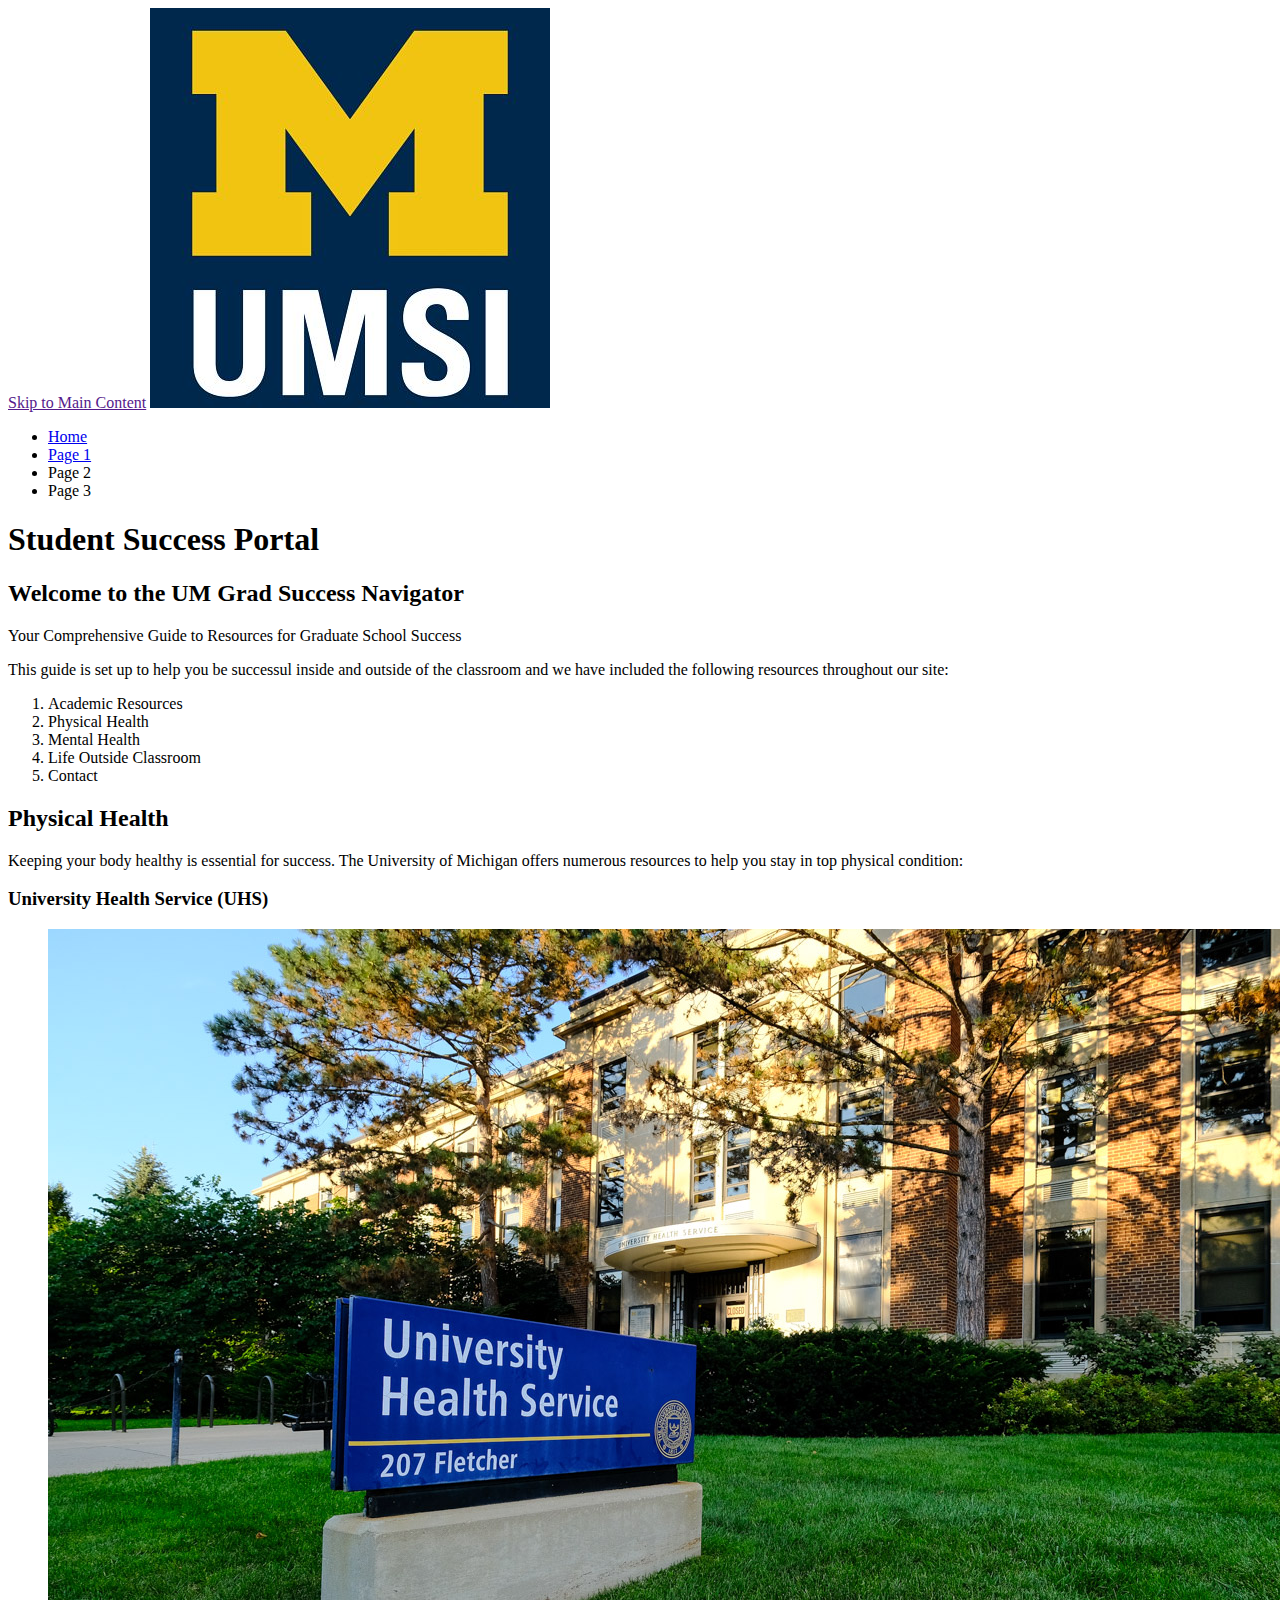
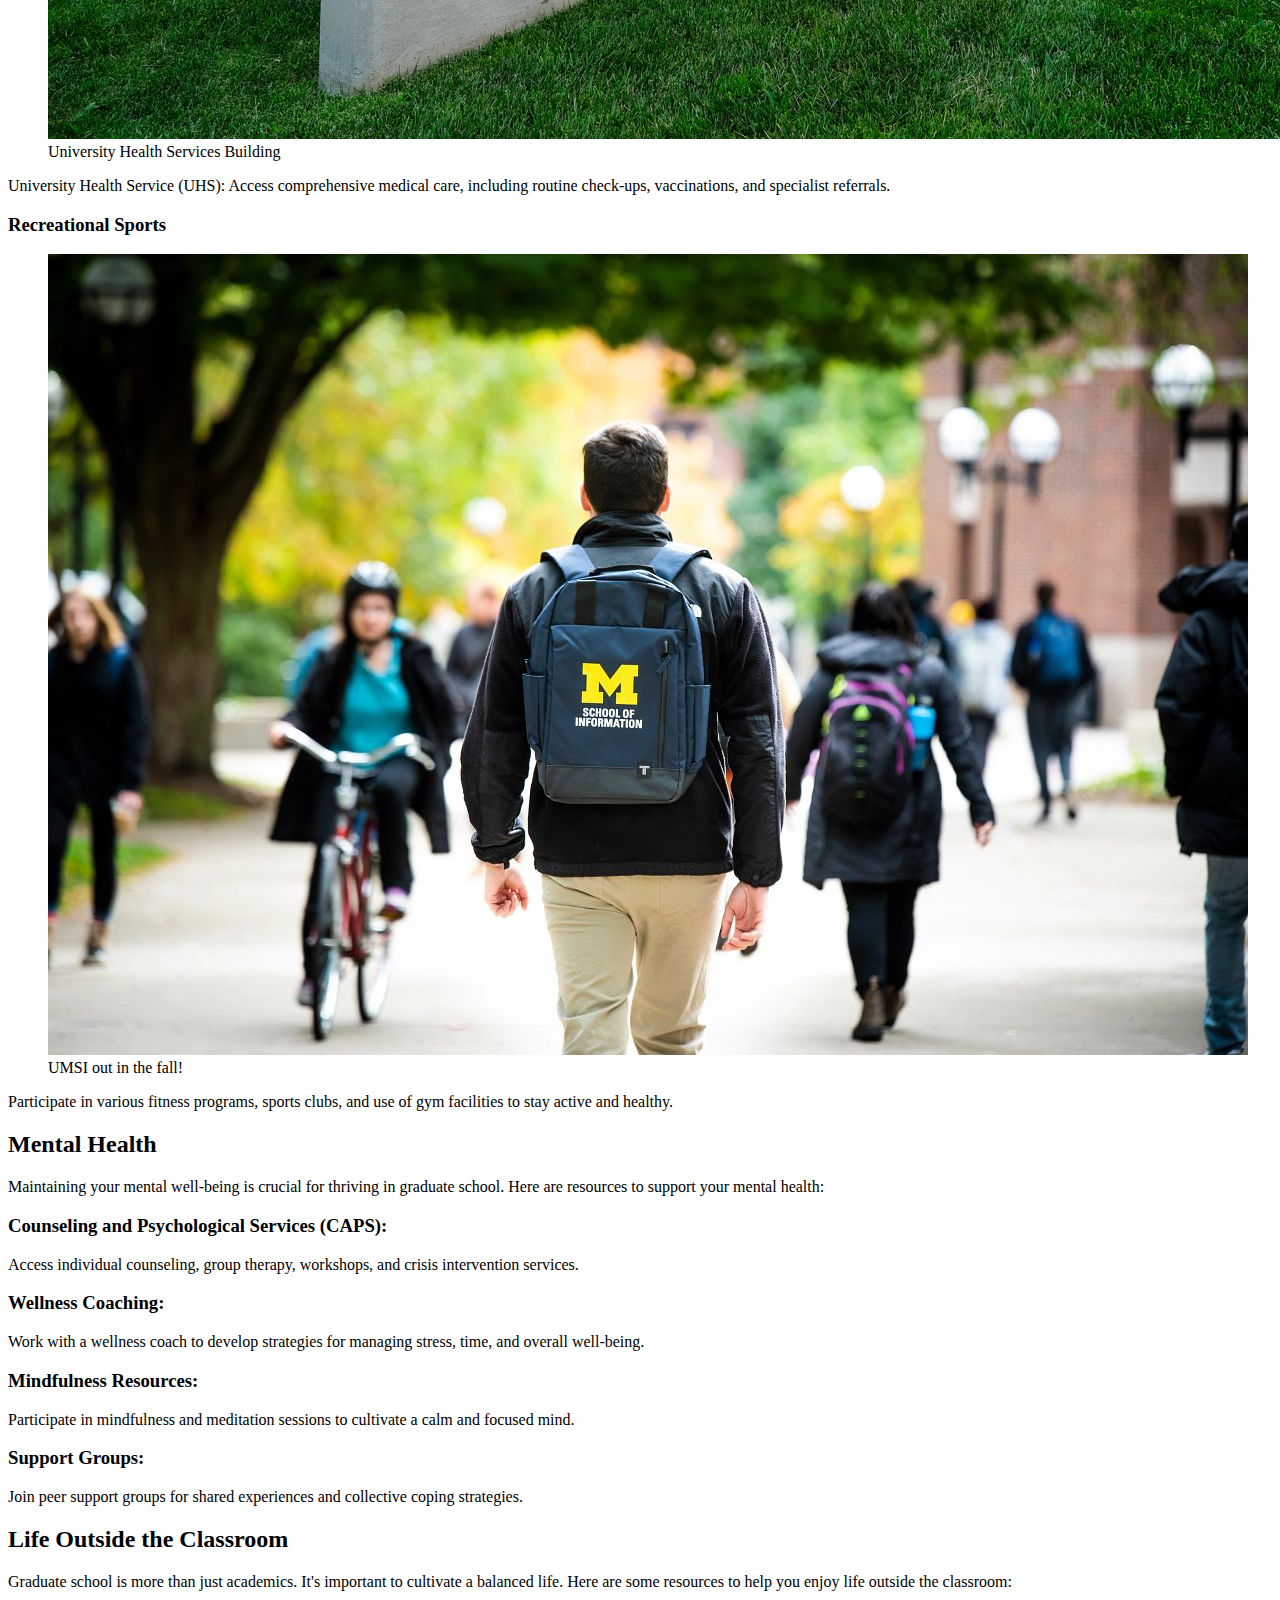
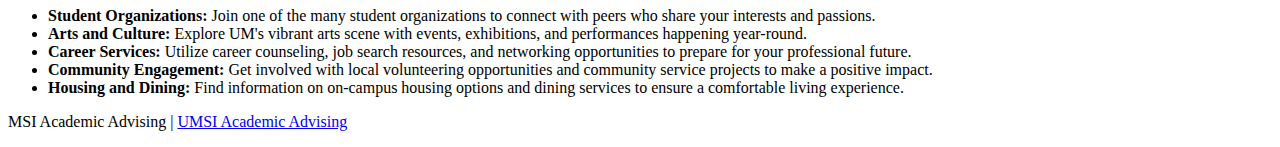
==== index.html @ 6b3a63ee "Add files via upload" ====
<!DOCTYPE html>
<html lang="en">
<head>
    <meta charset="UTF-8">
    <meta name="viewport" content="width=device-width, initial-scale=1.0">
    <title>Student Success Portal</title>
</head>
<body>

    <header>
  <a href = "">Skip to Main Content</a>
        <img src="images/UMSI_signature_vertical_informal_solidblue.jpg" alt="UMSI Logo">
        <nav>
            <ul>
                <li><a href = "index.html">Home</a></li>
                <li><a href = "page_1.html">Page 1</a></li>
                <li>Page 2</li>
                <li>Page 3</li>
            </ul>
        </nav>
        <h1>Student Success Portal</h1>

    </header>
    <main>
        <section>
            <h2>Welcome to the UM Grad Success Navigator</h2>
            <p> Your Comprehensive Guide to Resources for Graduate School Success</p>
            <p>This guide is set up to help you be successul inside and outside of the classroom and we have included the following resources throughout our site:</p>
            <ol>
                <li>Academic Resources</li>
                <li>Physical Health</li>
                <li>Mental Health</li>
                <li>Life Outside Classroom</li>
                <li>Contact</li>
            </ol>
        </section>
        <section>
            <h2>Physical Health</h2>
            <p>Keeping your body healthy is essential for success. The University of Michigan offers numerous resources to help you stay in top physical condition:</p>
            <article>
                <h3>University Health Service (UHS)</h3>
                <figure>
                    <img src="images/UHS.jpg" alt="University Health Services building">
                    <figcaption>University Health Services Building</figcaption>
                </figure>
                <p>University Health Service (UHS): Access comprehensive medical care, including routine check-ups, vaccinations, and specialist referrals.</p>
            </article>
            <article>
                <h3>Recreational Sports</h3>
                <figure>
                    <img src="images/UMSI_CampusFall_UMSIBackpack_02.jpg" alt="A student wears a UMSI backpack in fall on the drag.">
                    <figcaption>UMSI out in the fall!</figcaption>
                </figure>
                <p>Participate in various fitness programs, sports clubs, and use of gym facilities to stay active and healthy.</p>
            </article>
        </section>
        
        <section>
            <h2>Mental Health</h2>
            <p>Maintaining your mental well-being is crucial for thriving in graduate school. Here are resources to support your mental health:</p>
            <article>
                <h3>Counseling and Psychological Services (CAPS):</h3>
                <p> Access individual counseling, group therapy, workshops, and crisis intervention services.</p>
            </article>
            <article>
                <h3>Wellness Coaching:</h3>

                <p>Work with a wellness coach to develop strategies for managing stress, time, and overall well-being.</p>
            </article>
            <article>
                <h3>Mindfulness Resources:</h3>

                <p> Participate in mindfulness and meditation sessions to cultivate a calm and focused mind.</p>
            </article>
            <article>
                <h3>Support Groups:</h3>

                <p> Join peer support groups for shared experiences and collective coping strategies.</p>
            </article>
        </section>

        
        <section id="life-outside-classroom">
            <h2>Life Outside the Classroom</h2>
            <p>Graduate school is more than just academics. It's important to cultivate a balanced life. Here are some resources to help you enjoy life outside the classroom:</p>
            <article>

            </article>
            <ul>
                <li><strong>Student Organizations:</strong> Join one of the many student organizations to connect with peers who share your interests and passions.</li>
                <li><strong>Arts and Culture:</strong> Explore UM's vibrant arts scene with events, exhibitions, and performances happening year-round.</li>
                <li><strong>Career Services:</strong> Utilize career counseling, job search resources, and networking opportunities to prepare for your professional future.</li>
                <li><strong>Community Engagement:</strong> Get involved with local volunteering opportunities and community service projects to make a positive impact.</li>
                <li><strong>Housing and Dining:</strong> Find information on on-campus housing options and dining services to ensure a comfortable living experience.</li>
            </ul>
        </section>
        <!-- Content taken & modified from UMGPT with the prompt, "write me a webpage of intro content to help University of Michigan Master's students navigate different resources for being successful in grad school - this will include academic resources, physical health resources, mental health resources, support for life outside the classroom"
        UMGPT. (2024). UMGPT (August 29th version) [Large language model]. -->
    </main>
    <footer>
        <p>MSI Academic Advising | <a href="https://sites.google.com/umich.edu/msiacademicadvising/student-support-resources">UMSI Academic Advising </a></p>
        </footer>
</body>
</html>
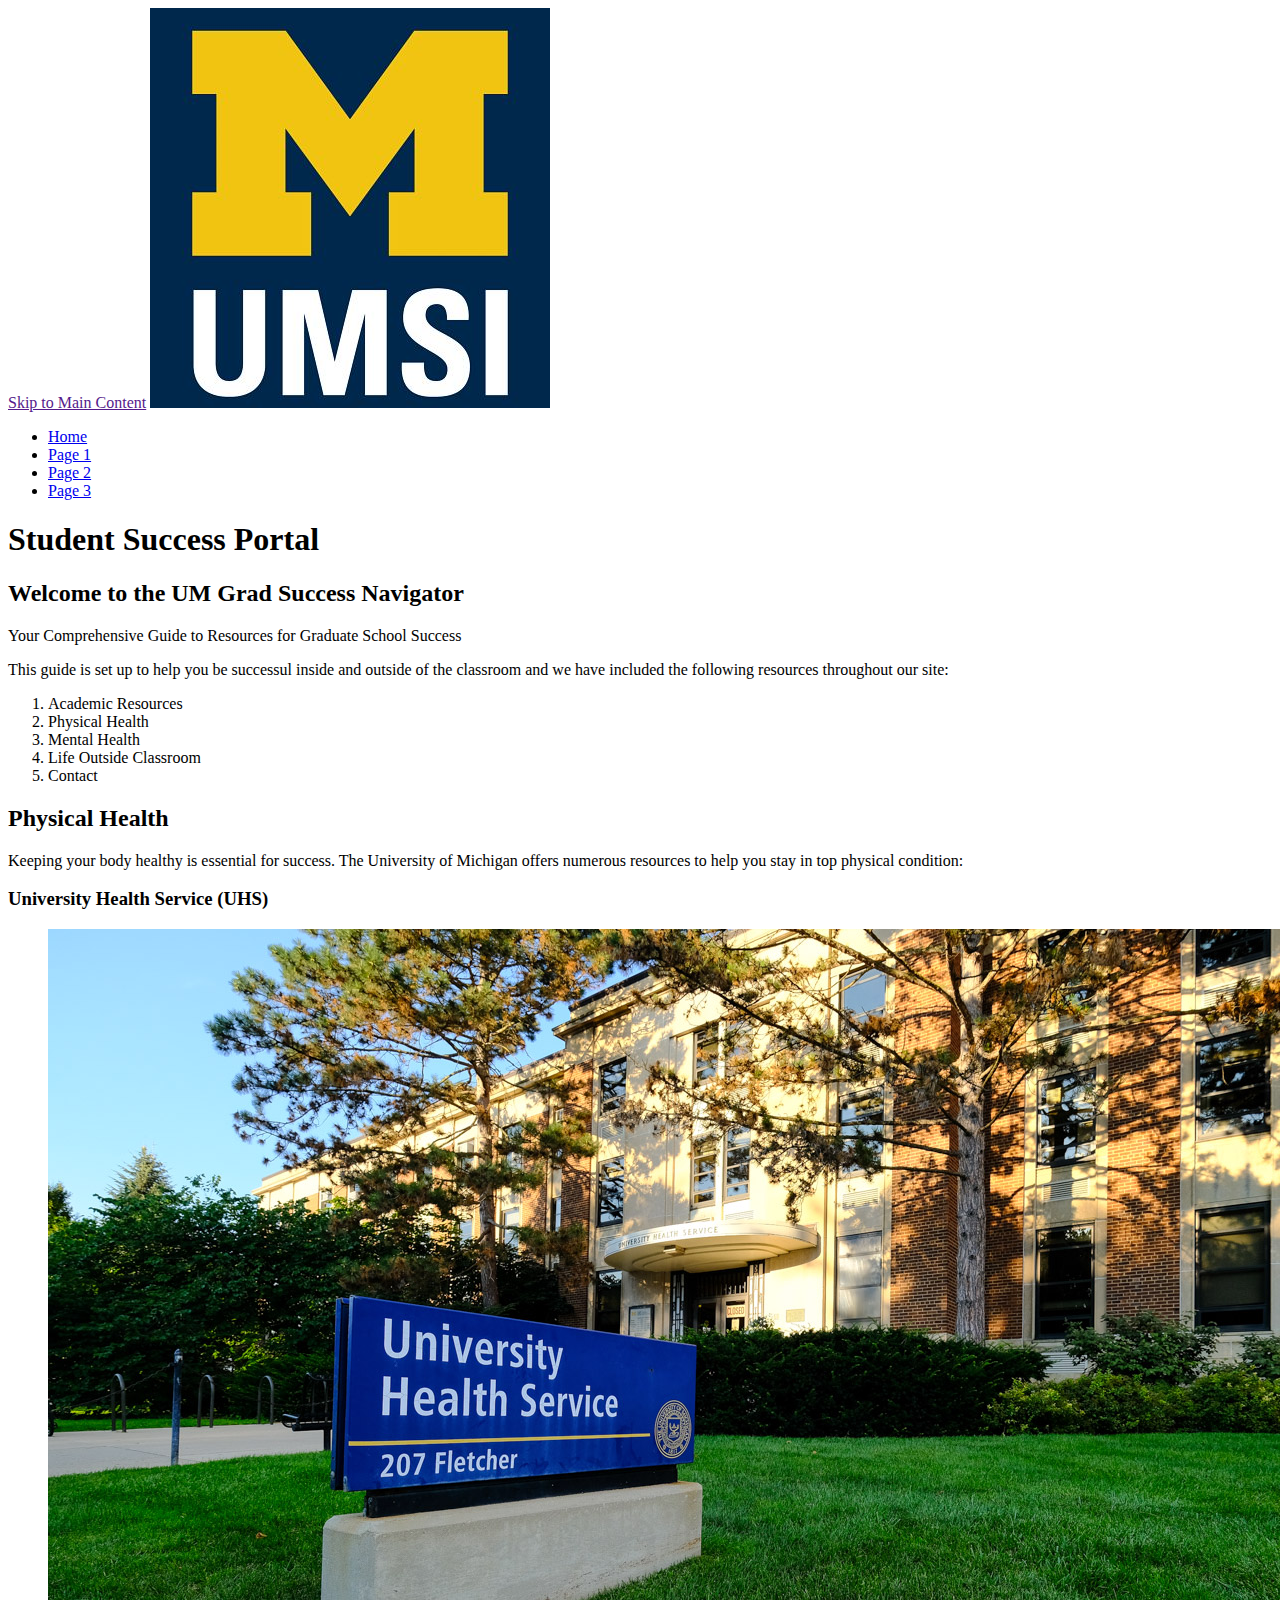
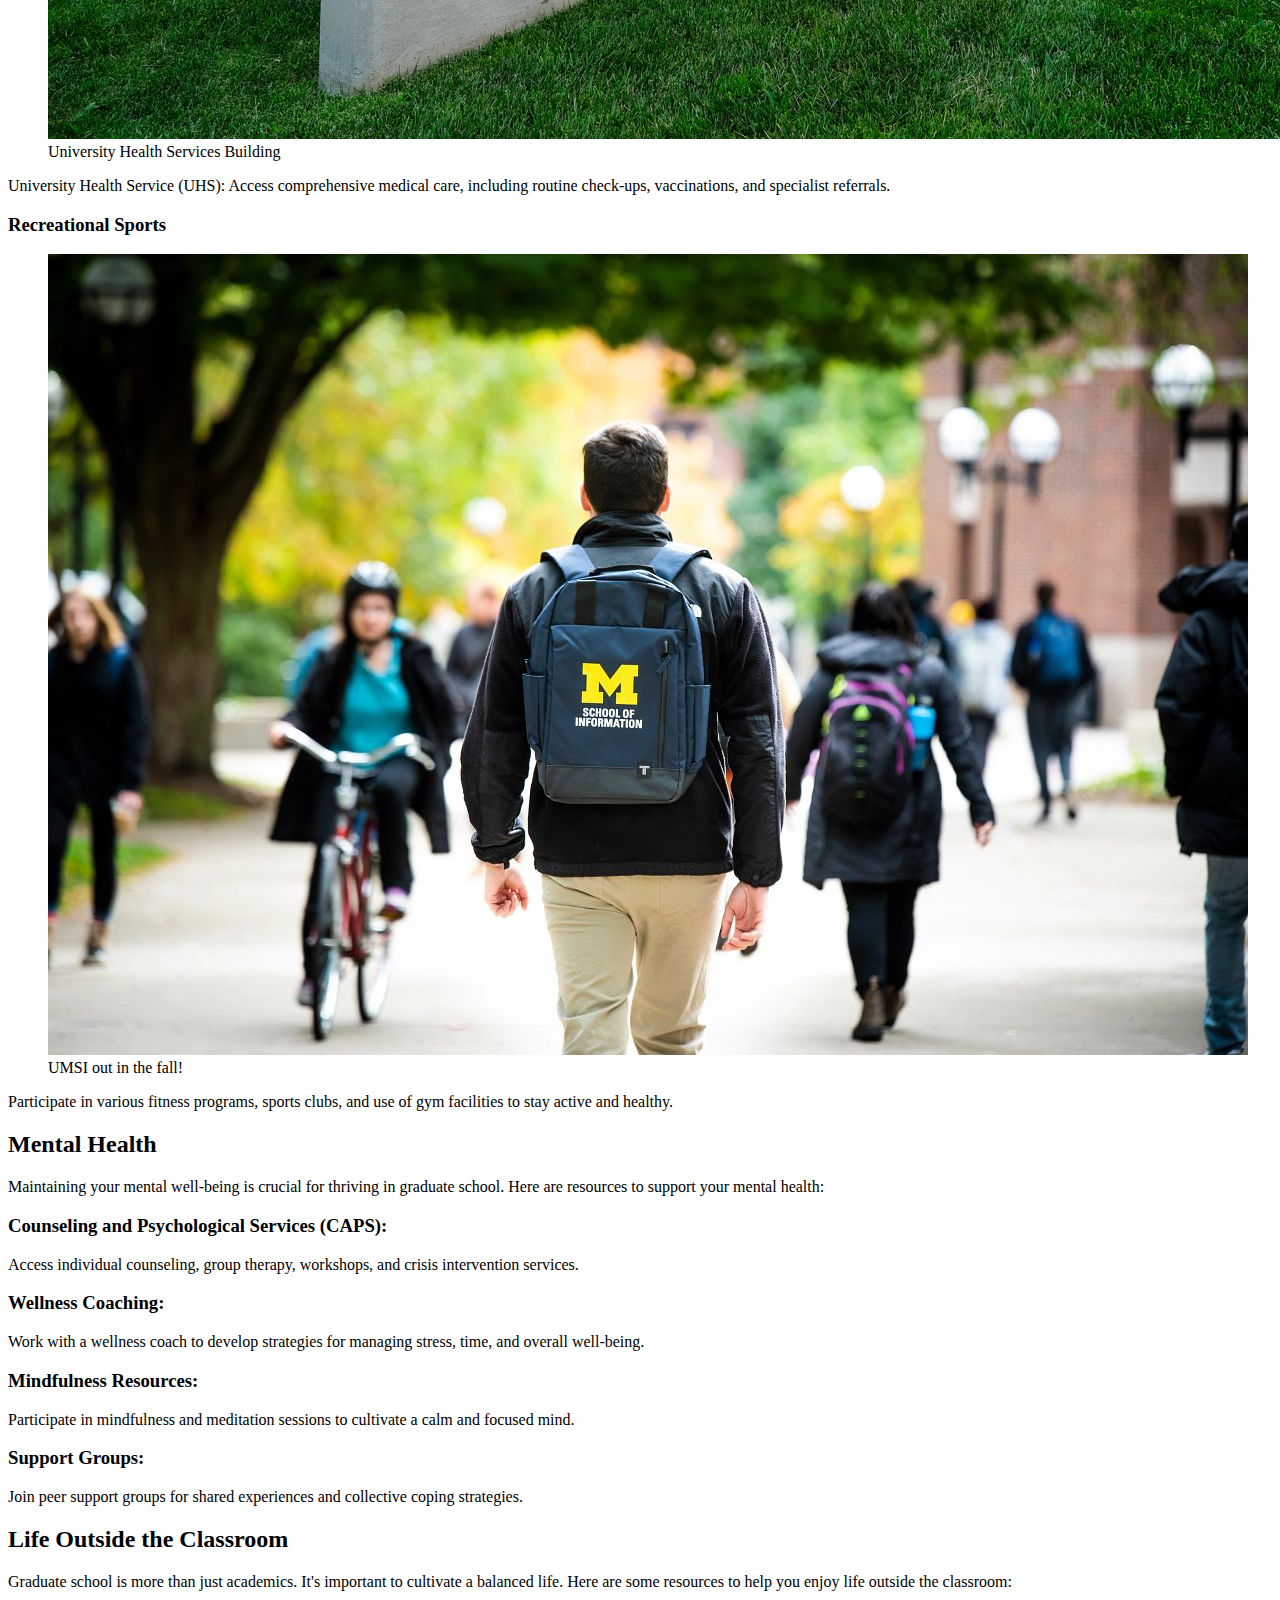
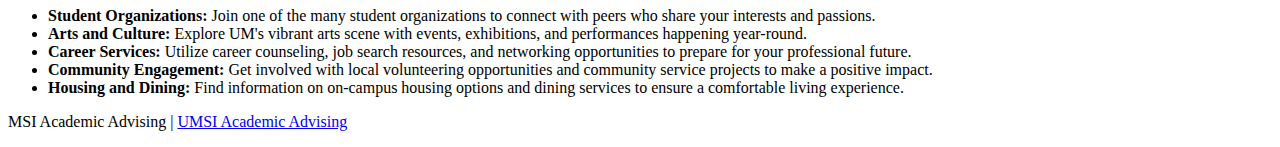
==== commit 89a5e68f: "Add files via upload" ====
--- a/index.html
+++ b/index.html
@@ -14,8 +14,8 @@
             <ul>
                 <li><a href = "index.html">Home</a></li>
                 <li><a href = "page_1.html">Page 1</a></li>
-                <li>Page 2</li>
-                <li>Page 3</li>
+                <li><a href = "page_2.html">Page 2</a></li>
+                <li><a href = "page_3.html">Page 3</a></li>
             </ul>
         </nav>
         <h1>Student Success Portal</h1>
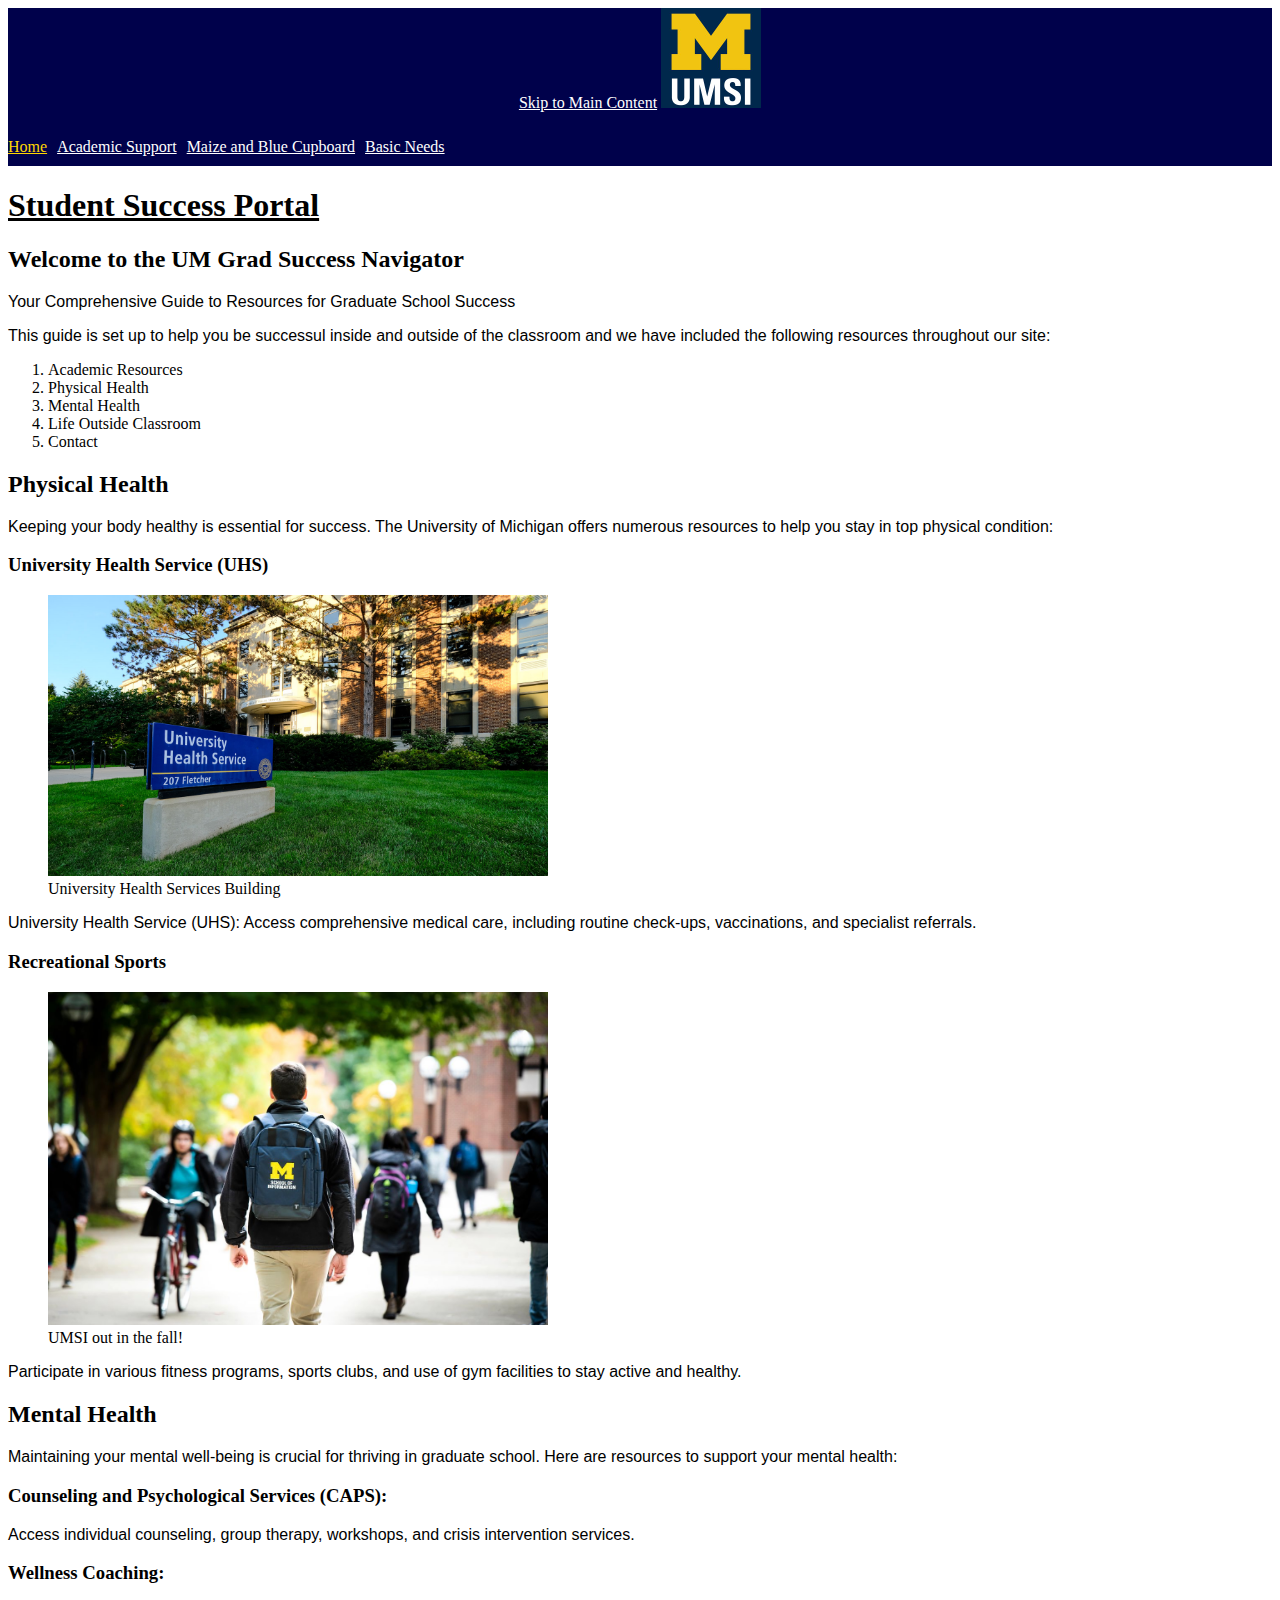
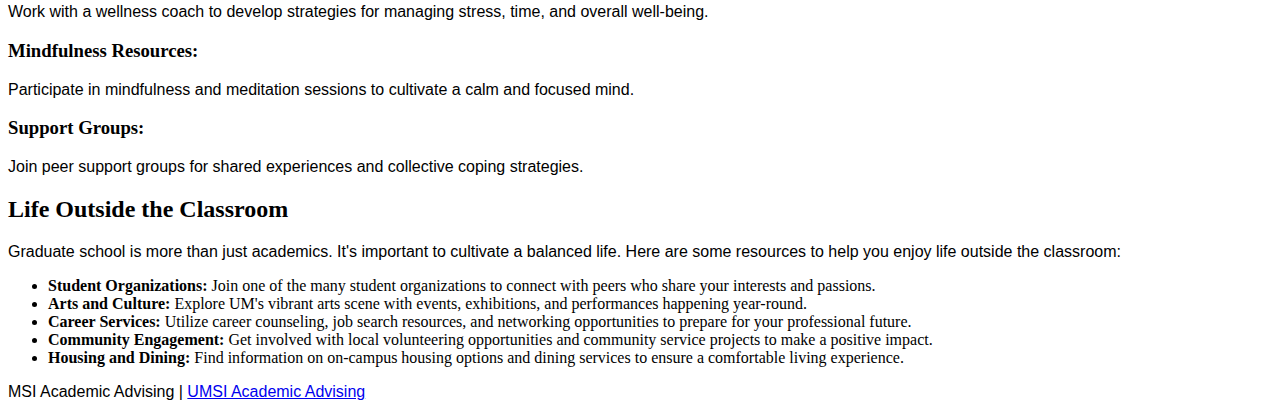
==== commit 6963c92a: "Add files via upload" ====
--- a/index.html
+++ b/index.html
@@ -3,25 +3,29 @@
 <head>
     <meta charset="UTF-8">
     <meta name="viewport" content="width=device-width, initial-scale=1.0">
+    <link rel="stylesheet" href="css/html5reset.css">
+    <link rel="stylesheet" href="css/style.css">
     <title>Student Success Portal</title>
 </head>
 <body>
 
     <header>
-  <a href = "">Skip to Main Content</a>
-        <img src="images/UMSI_signature_vertical_informal_solidblue.jpg" alt="UMSI Logo">
-        <nav>
-            <ul>
-                <li><a href = "index.html">Home</a></li>
-                <li><a href = "page_1.html">Page 1</a></li>
-                <li><a href = "page_2.html">Page 2</a></li>
-                <li><a href = "page_3.html">Page 3</a></li>
-            </ul>
-        </nav>
-        <h1>Student Success Portal</h1>
+        <div style=" background-color: #00014b; text-align: center;" >
+        <a href = "#main" class = "skip" style="color: white; text-align: left">Skip to Main Content</a>
+                <img src="images/UMSI_signature_vertical_informal_solidblue.jpg" alt="UMSI Logo" style="width: 100px; height: auto;">
+                <nav>
+                    <ul style="list-style-type: none; display: flex; gap: 10px; background-color: #00014b; padding: 10px 0;">
+                    <li><a href="index.html" class="active" style="color: rgb(255, 213, 0);">Home</a></li>
+                    <li><a href="page_1.html">Academic Support</a></li>
+                    <li><a href="page_2.html">Maize and Blue Cupboard</a></li>
+                    <li><a href="page_3.html">Basic Needs</a></li>
+                </ul>
+                </nav>
+        </div>
+                <h1>Student Success Portal</h1>
 
-    </header>
-    <main>
+            </header>
+    <main id="main">
         <section>
             <h2>Welcome to the UM Grad Success Navigator</h2>
             <p> Your Comprehensive Guide to Resources for Graduate School Success</p>
@@ -40,7 +44,7 @@
             <article>
                 <h3>University Health Service (UHS)</h3>
                 <figure>
-                    <img src="images/UHS.jpg" alt="University Health Services building">
+                    <img src="images/UHS.jpg" alt="University Health Services building" style="width: 500px; height: auto;">
                     <figcaption>University Health Services Building</figcaption>
                 </figure>
                 <p>University Health Service (UHS): Access comprehensive medical care, including routine check-ups, vaccinations, and specialist referrals.</p>
@@ -48,7 +52,7 @@
             <article>
                 <h3>Recreational Sports</h3>
                 <figure>
-                    <img src="images/UMSI_CampusFall_UMSIBackpack_02.jpg" alt="A student wears a UMSI backpack in fall on the drag.">
+                    <img src="images/UMSI_CampusFall_UMSIBackpack_02.jpg" alt="A student wears a UMSI backpack in fall on the drag." style="width: 500px; height: auto;">
                     <figcaption>UMSI out in the fall!</figcaption>
                 </figure>
                 <p>Participate in various fitness programs, sports clubs, and use of gym facilities to stay active and healthy.</p>
@@ -99,6 +103,6 @@
     </main>
     <footer>
         <p>MSI Academic Advising | <a href="https://sites.google.com/umich.edu/msiacademicadvising/student-support-resources">UMSI Academic Advising </a></p>
-        </footer>
+    </footer>
 </body>
 </html>
--- a/css/style.css
+++ b/css/style.css
@@ -0,0 +1,34 @@
+nav a {
+    color: white;
+}
+h1 {
+    font-weight: bold;
+    text-decoration: underline;
+}
+h2 {
+    display: block;
+    font-size: 1.5em;
+    margin-block-start: 0.83em;
+    margin-block-end: 0.83em;
+    margin-inline-start: 0px;
+    margin-inline-end: 0px;
+    font-weight: bold;
+    unicode-bidi: isolate;
+}
+h3 {
+    display: block;
+    font-size: 1.17em;
+    margin-block-start: 1em;
+    margin-block-end: 1em;
+    margin-inline-start: 0px;
+    margin-inline-end: 0px;
+    font-weight: bold;
+}
+p {
+    font-size: 1em;
+    margin-block-start: 1em;
+    margin-block-end: 1em;
+    margin-inline-start: 0px;
+    margin-inline-end: 0px;
+    font-family: Arial, sans-serif;
+}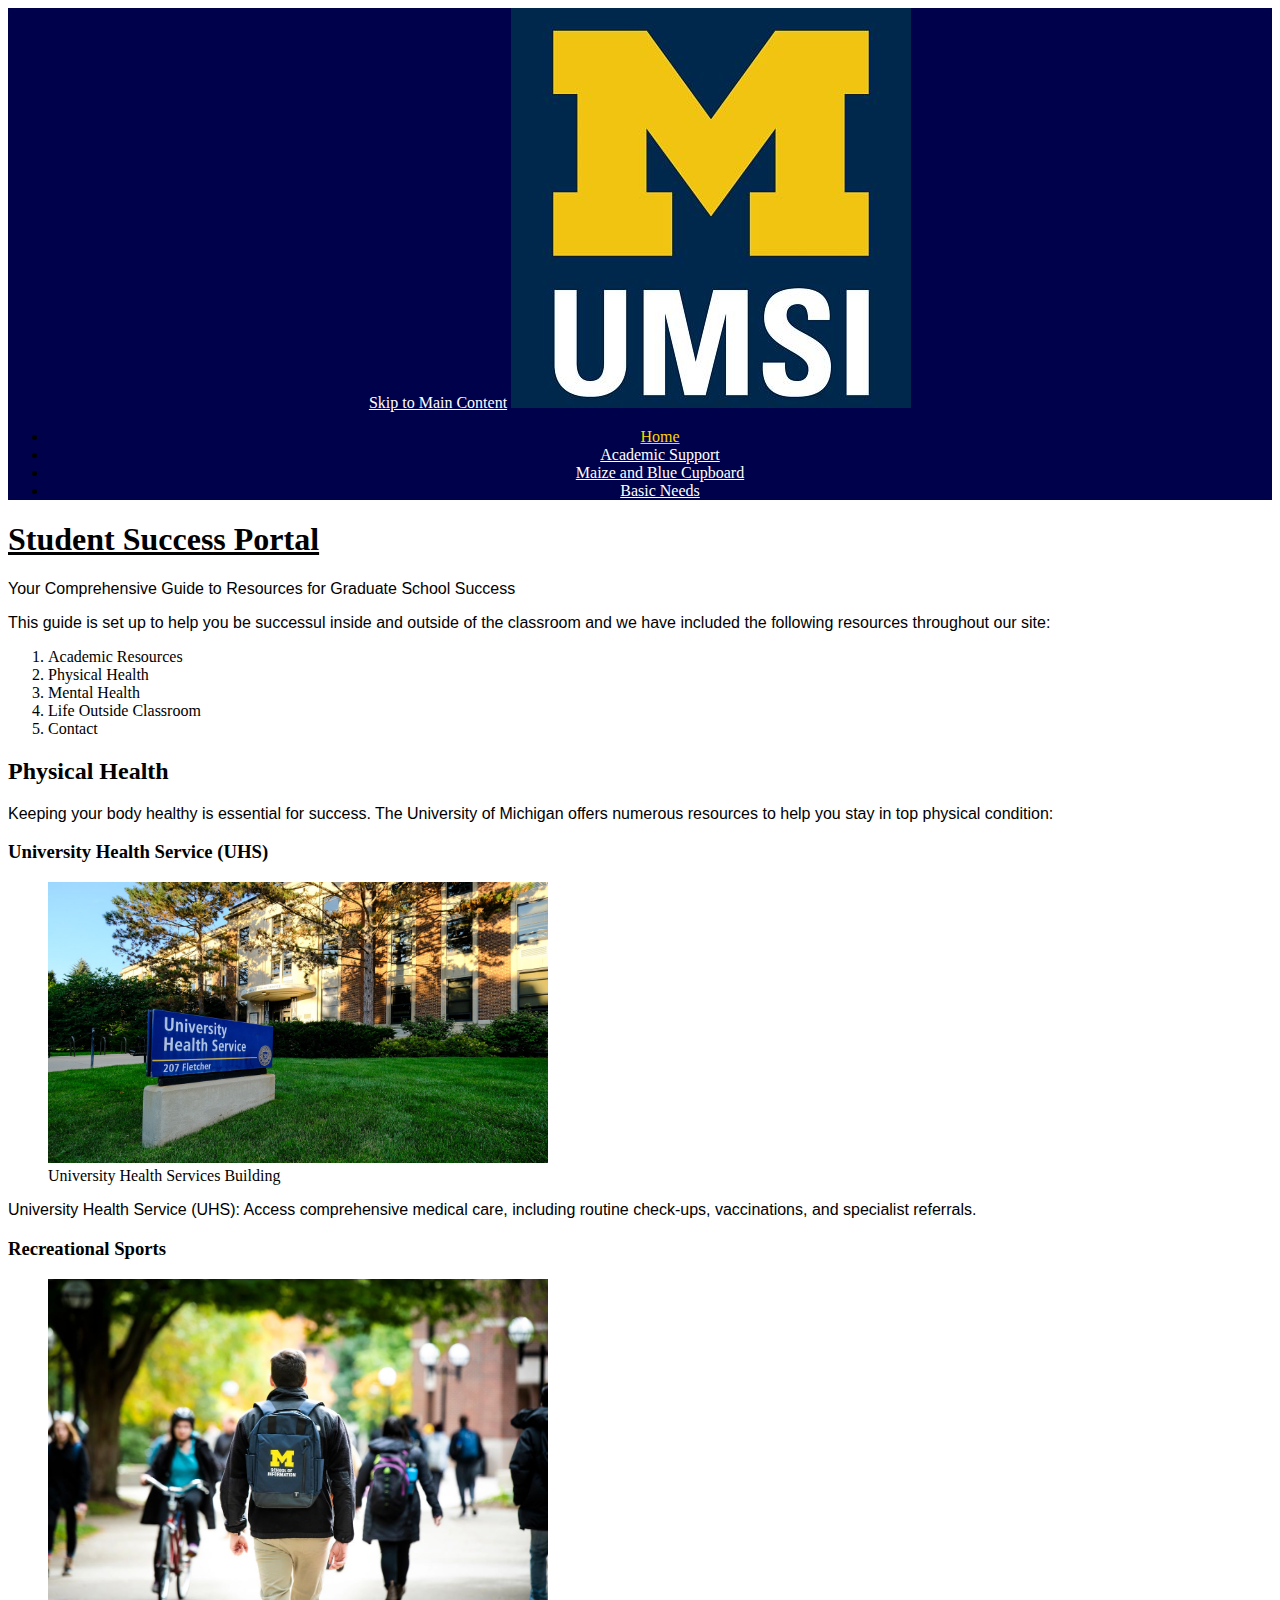
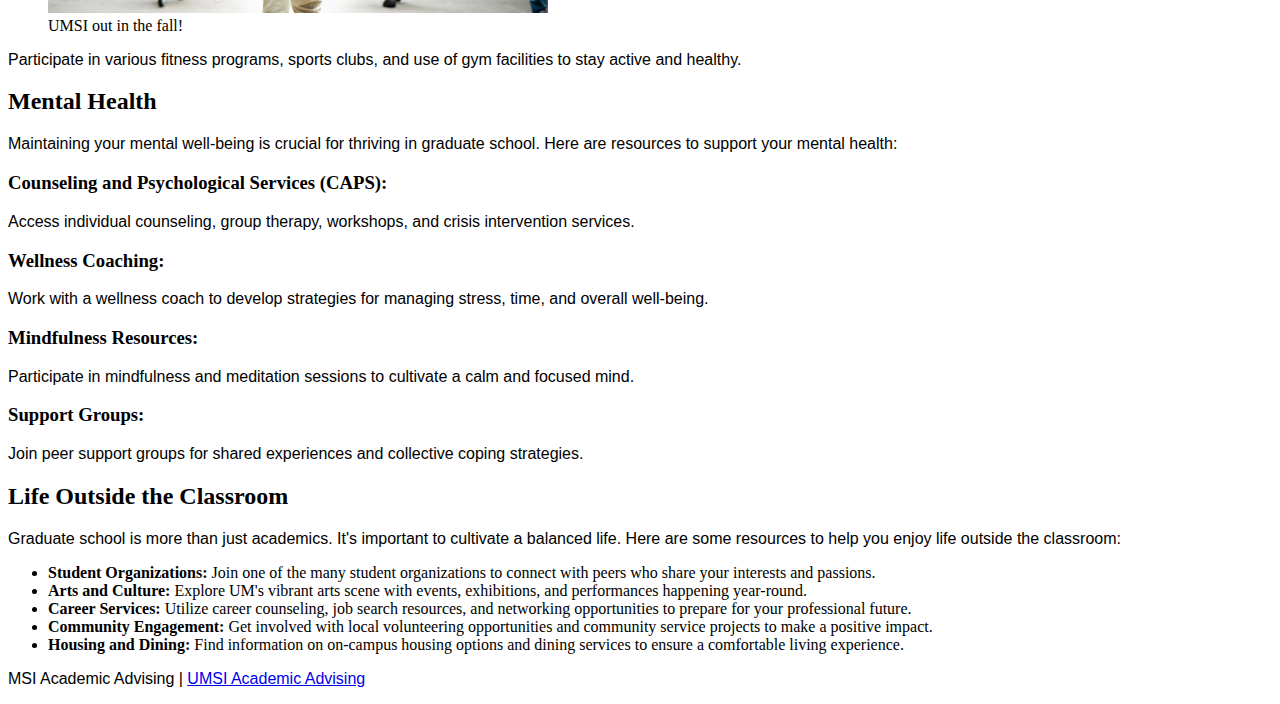
==== commit 339a6cca: "Add files via upload" ====
--- a/index.html
+++ b/index.html
@@ -12,9 +12,9 @@
     <header>
         <div style=" background-color: #00014b; text-align: center;" >
         <a href = "#main" class = "skip" style="color: white; text-align: left">Skip to Main Content</a>
-                <img src="images/UMSI_signature_vertical_informal_solidblue.jpg" alt="UMSI Logo" style="width: 100px; height: auto;">
+                <img src="images/UMSI_signature_vertical_informal_solidblue.jpg" alt="UMSI Logo" class="logo">
                 <nav>
-                    <ul style="list-style-type: none; display: flex; gap: 10px; background-color: #00014b; padding: 10px 0;">
+                    <ul>
                     <li><a href="index.html" class="active" style="color: rgb(255, 213, 0);">Home</a></li>
                     <li><a href="page_1.html">Academic Support</a></li>
                     <li><a href="page_2.html">Maize and Blue Cupboard</a></li>
@@ -27,7 +27,6 @@
             </header>
     <main id="main">
         <section>
-            <h2>Welcome to the UM Grad Success Navigator</h2>
             <p> Your Comprehensive Guide to Resources for Graduate School Success</p>
             <p>This guide is set up to help you be successul inside and outside of the classroom and we have included the following resources throughout our site:</p>
             <ol>
@@ -41,55 +40,51 @@
         <section>
             <h2>Physical Health</h2>
             <p>Keeping your body healthy is essential for success. The University of Michigan offers numerous resources to help you stay in top physical condition:</p>
-            <article>
+            
                 <h3>University Health Service (UHS)</h3>
                 <figure>
                     <img src="images/UHS.jpg" alt="University Health Services building" style="width: 500px; height: auto;">
                     <figcaption>University Health Services Building</figcaption>
                 </figure>
                 <p>University Health Service (UHS): Access comprehensive medical care, including routine check-ups, vaccinations, and specialist referrals.</p>
-            </article>
-            <article>
+            
                 <h3>Recreational Sports</h3>
                 <figure>
                     <img src="images/UMSI_CampusFall_UMSIBackpack_02.jpg" alt="A student wears a UMSI backpack in fall on the drag." style="width: 500px; height: auto;">
                     <figcaption>UMSI out in the fall!</figcaption>
                 </figure>
                 <p>Participate in various fitness programs, sports clubs, and use of gym facilities to stay active and healthy.</p>
-            </article>
+            
         </section>
         
         <section>
             <h2>Mental Health</h2>
             <p>Maintaining your mental well-being is crucial for thriving in graduate school. Here are resources to support your mental health:</p>
-            <article>
+           
                 <h3>Counseling and Psychological Services (CAPS):</h3>
                 <p> Access individual counseling, group therapy, workshops, and crisis intervention services.</p>
-            </article>
-            <article>
+            
                 <h3>Wellness Coaching:</h3>
 
                 <p>Work with a wellness coach to develop strategies for managing stress, time, and overall well-being.</p>
-            </article>
-            <article>
+            
                 <h3>Mindfulness Resources:</h3>
 
                 <p> Participate in mindfulness and meditation sessions to cultivate a calm and focused mind.</p>
-            </article>
-            <article>
+            
                 <h3>Support Groups:</h3>
 
                 <p> Join peer support groups for shared experiences and collective coping strategies.</p>
-            </article>
+            
         </section>
 
         
         <section id="life-outside-classroom">
             <h2>Life Outside the Classroom</h2>
             <p>Graduate school is more than just academics. It's important to cultivate a balanced life. Here are some resources to help you enjoy life outside the classroom:</p>
-            <article>
+            
 
-            </article>
+            
             <ul>
                 <li><strong>Student Organizations:</strong> Join one of the many student organizations to connect with peers who share your interests and passions.</li>
                 <li><strong>Arts and Culture:</strong> Explore UM's vibrant arts scene with events, exhibitions, and performances happening year-round.</li>
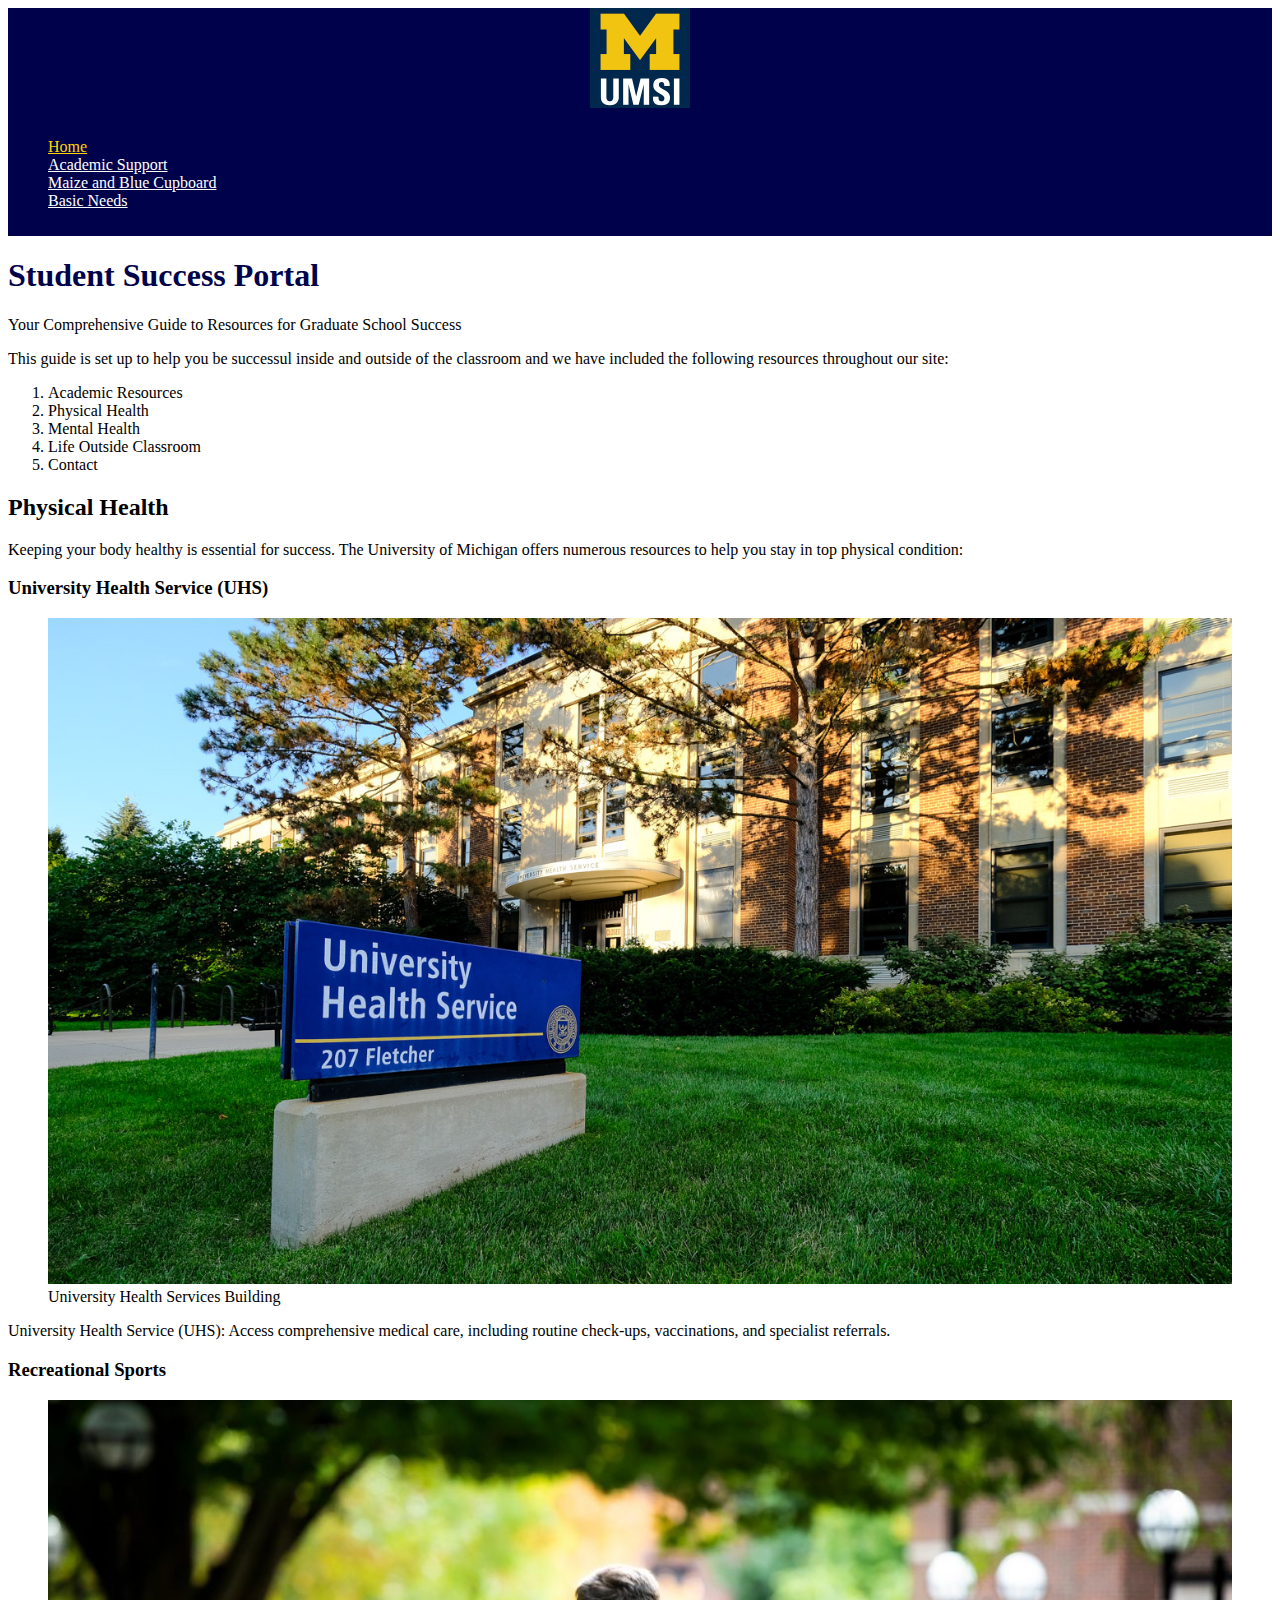
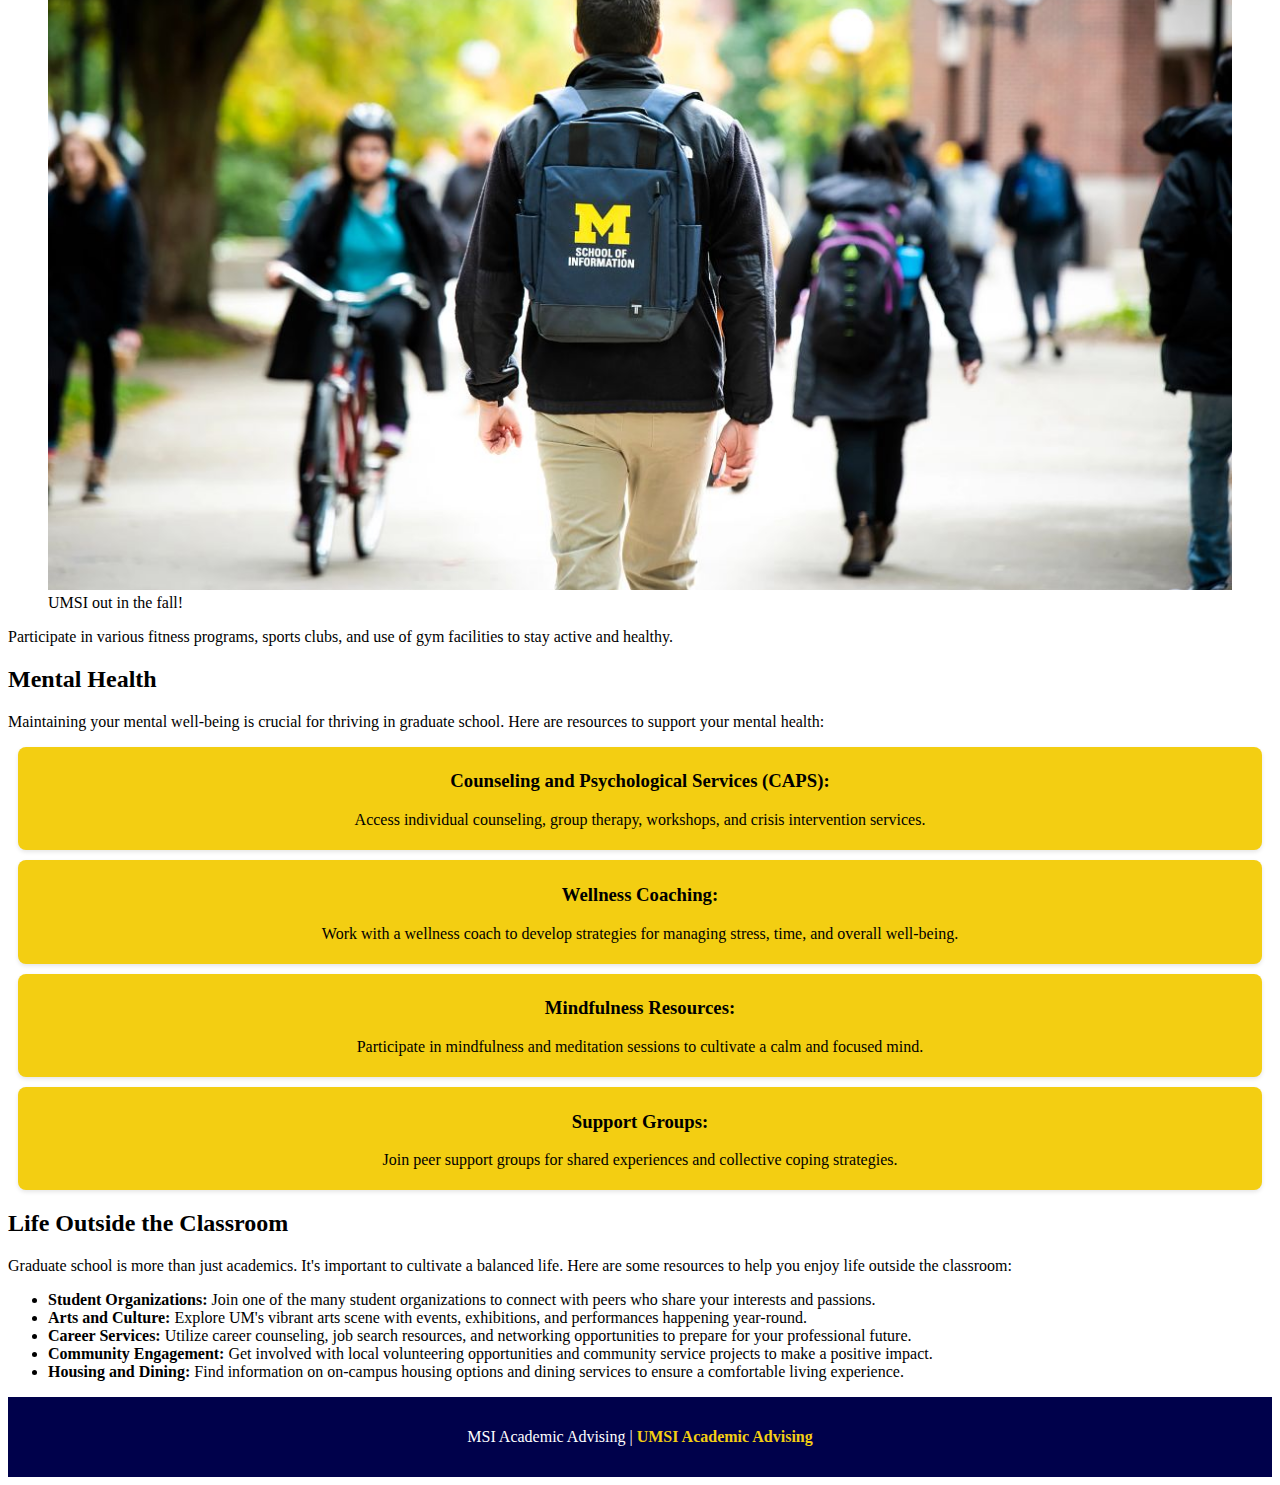
==== commit f09c7177: "Add files via upload" ====
--- a/index.html
+++ b/index.html
@@ -10,12 +10,12 @@
 <body>
 
     <header>
-        <div style=" background-color: #00014b; text-align: center;" >
-        <a href = "#main" class = "skip" style="color: white; text-align: left">Skip to Main Content</a>
+        <div class="head" >
+        <a href = "#main" class = "skip">Skip to Main Content</a>
                 <img src="images/UMSI_signature_vertical_informal_solidblue.jpg" alt="UMSI Logo" class="logo">
                 <nav>
                     <ul>
-                    <li><a href="index.html" class="active" style="color: rgb(255, 213, 0);">Home</a></li>
+                    <li><a href="index.html" class="active">Home</a></li>
                     <li><a href="page_1.html">Academic Support</a></li>
                     <li><a href="page_2.html">Maize and Blue Cupboard</a></li>
                     <li><a href="page_3.html">Basic Needs</a></li>
@@ -43,14 +43,14 @@
             
                 <h3>University Health Service (UHS)</h3>
                 <figure>
-                    <img src="images/UHS.jpg" alt="University Health Services building" style="width: 500px; height: auto;">
+                    <img src="images/UHS.jpg" alt="University Health Services building" style="width: 100%; height: auto;">
                     <figcaption>University Health Services Building</figcaption>
                 </figure>
                 <p>University Health Service (UHS): Access comprehensive medical care, including routine check-ups, vaccinations, and specialist referrals.</p>
             
                 <h3>Recreational Sports</h3>
                 <figure>
-                    <img src="images/UMSI_CampusFall_UMSIBackpack_02.jpg" alt="A student wears a UMSI backpack in fall on the drag." style="width: 500px; height: auto;">
+                    <img src="images/UMSI_CampusFall_UMSIBackpack_02.jpg" alt="A student wears a UMSI backpack in fall on the drag." style="width: 100%; height: auto;">
                     <figcaption>UMSI out in the fall!</figcaption>
                 </figure>
                 <p>Participate in various fitness programs, sports clubs, and use of gym facilities to stay active and healthy.</p>
@@ -61,21 +61,25 @@
             <h2>Mental Health</h2>
             <p>Maintaining your mental well-being is crucial for thriving in graduate school. Here are resources to support your mental health:</p>
            
-                <h3>Counseling and Psychological Services (CAPS):</h3>
-                <p> Access individual counseling, group therapy, workshops, and crisis intervention services.</p>
-            
-                <h3>Wellness Coaching:</h3>
+                <div class="mh_card">
+                    <h3>Counseling and Psychological Services (CAPS):</h3>
+                    <p> Access individual counseling, group therapy, workshops, and crisis intervention services.</p>
+                </div>
 
-                <p>Work with a wellness coach to develop strategies for managing stress, time, and overall well-being.</p>
-            
-                <h3>Mindfulness Resources:</h3>
+                <div class="mh_card">
+                    <h3>Wellness Coaching:</h3>
+                    <p>Work with a wellness coach to develop strategies for managing stress, time, and overall well-being.</p>
+                </div>
 
-                <p> Participate in mindfulness and meditation sessions to cultivate a calm and focused mind.</p>
-            
-                <h3>Support Groups:</h3>
+                <div class="mh_card">
+                    <h3>Mindfulness Resources:</h3>
+                    <p> Participate in mindfulness and meditation sessions to cultivate a calm and focused mind.</p> 
+                </div>
 
-                <p> Join peer support groups for shared experiences and collective coping strategies.</p>
-            
+                <div class="mh_card">
+                    <h3>Support Groups:</h3>
+                    <p> Join peer support groups for shared experiences and collective coping strategies.</p>
+                </div>
         </section>
 
         
@@ -93,8 +97,7 @@
                 <li><strong>Housing and Dining:</strong> Find information on on-campus housing options and dining services to ensure a comfortable living experience.</li>
             </ul>
         </section>
-        <!-- Content taken & modified from UMGPT with the prompt, "write me a webpage of intro content to help University of Michigan Master's students navigate different resources for being successful in grad school - this will include academic resources, physical health resources, mental health resources, support for life outside the classroom"
-        UMGPT. (2024). UMGPT (August 29th version) [Large language model]. -->
+        
     </main>
     <footer>
         <p>MSI Academic Advising | <a href="https://sites.google.com/umich.edu/msiacademicadvising/student-support-resources">UMSI Academic Advising </a></p>
--- a/css/style.css
+++ b/css/style.css
@@ -1,9 +1,39 @@
+
+
+/*skip styling and positioning */
+.skip{
+    position: absolute;
+    top: -20px;
+    color: #ffffff;
+    text-align: left
+}
+.skip:focus{
+    top: 20px;
+    background-color: blue;
+}
+/*nav styling */
+nav {
+    display: grid;
+    grid-template-columns: 1fr;
+    justify-items: start;
+    align-content: start;
+    background-color: #00014b;
+    padding: 10px 0;
+}
+
+nav ul{
+    list-style-type: none;
+    text-align: start;
+}
+
 nav a {
     color: white;
 }
+
 h1 {
     font-weight: bold;
-    text-decoration: underline;
+    color: #00014b;
+    font-family: 'Times New Roman', Times, serif;
 }
 h2 {
     display: block;
@@ -14,6 +44,7 @@
     margin-inline-end: 0px;
     font-weight: bold;
     unicode-bidi: isolate;
+    font-family: 'Times New Roman', Times, serif;
 }
 h3 {
     display: block;
@@ -23,12 +54,86 @@
     margin-inline-start: 0px;
     margin-inline-end: 0px;
     font-weight: bold;
+    font-family: 'Times New Roman', Times, serif;
 }
 p {
     font-size: 1em;
     margin-block-start: 1em;
     margin-block-end: 1em;
-    margin-inline-start: 0px;
-    margin-inline-end: 0px;
-    font-family: Arial, sans-serif;
+    font-family: 'Times New Roman', Times, serif;
+}
+/* footer styling */
+footer {
+    background-color: #00014b;
+    color: #ffffff;
+    padding: 15px;
+    text-align: center;
+}
+
+footer a {
+    color: #f3ce12;
+    text-decoration: none;
+    font-weight: bold;
+}
+
+/* img styling */
+div ul li img {
+    width: 300px;
+    height: auto;
+    border-radius: 5px;
+}
+/* card styling */
+.card {
+    display: grid;
+    grid-template-rows: auto 1fr;
+    gap: 10px;
+    background: white;
+    padding: 15px;
+    border-radius: 10px;
+    box-shadow: 0 4px 8px rgba(0, 0, 0, 0.1);
+    align-items: start;
+    text-align: center;
+    width: 300px;
+}
+.card_list{
+    display: grid;
+    justify-items: center;
+    gap: 20px;
+    list-style-type: none;
+    width: 100%;
+    padding: 0;
+}
+/* logo styling */
+.logo{
+    width: 100px;
+    height: auto;
+}
+
+/* page 2 video styling */
+.maize_video{
+    width: 100%;
+    height:auto;
+}
+
+.maize_img {
+    width: 100%;
+    height: auto;
+}
+
+.active{
+    color: rgb(255, 213, 0);
+}
+
+.mh_card {
+    background-color: #f3ce12;
+    padding: 5px;
+    border-radius: 8px;
+    box-shadow: 0 2px 4px rgba(0, 0, 0, 0.1);
+    text-align: center;
+    margin: 10px;
+}
+
+.head{
+    background-color: #00014b;
+    text-align: center;
 }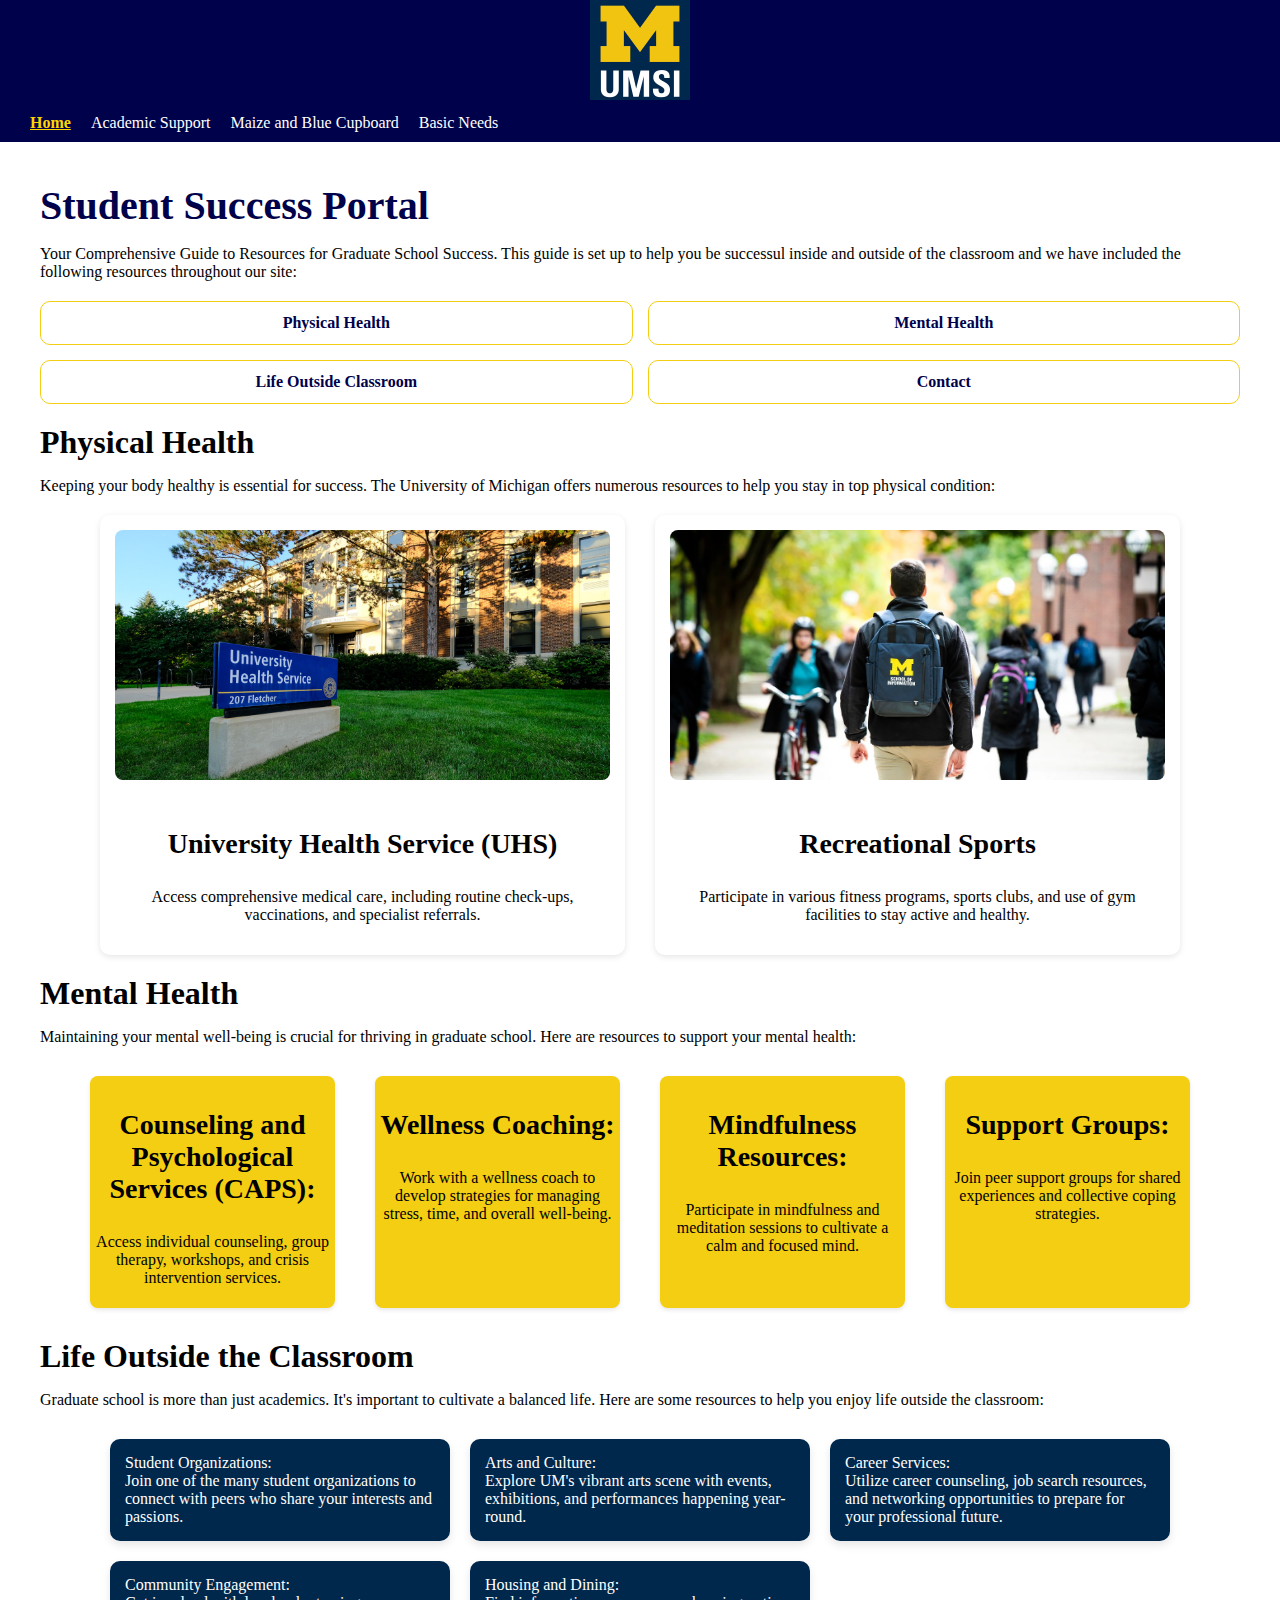
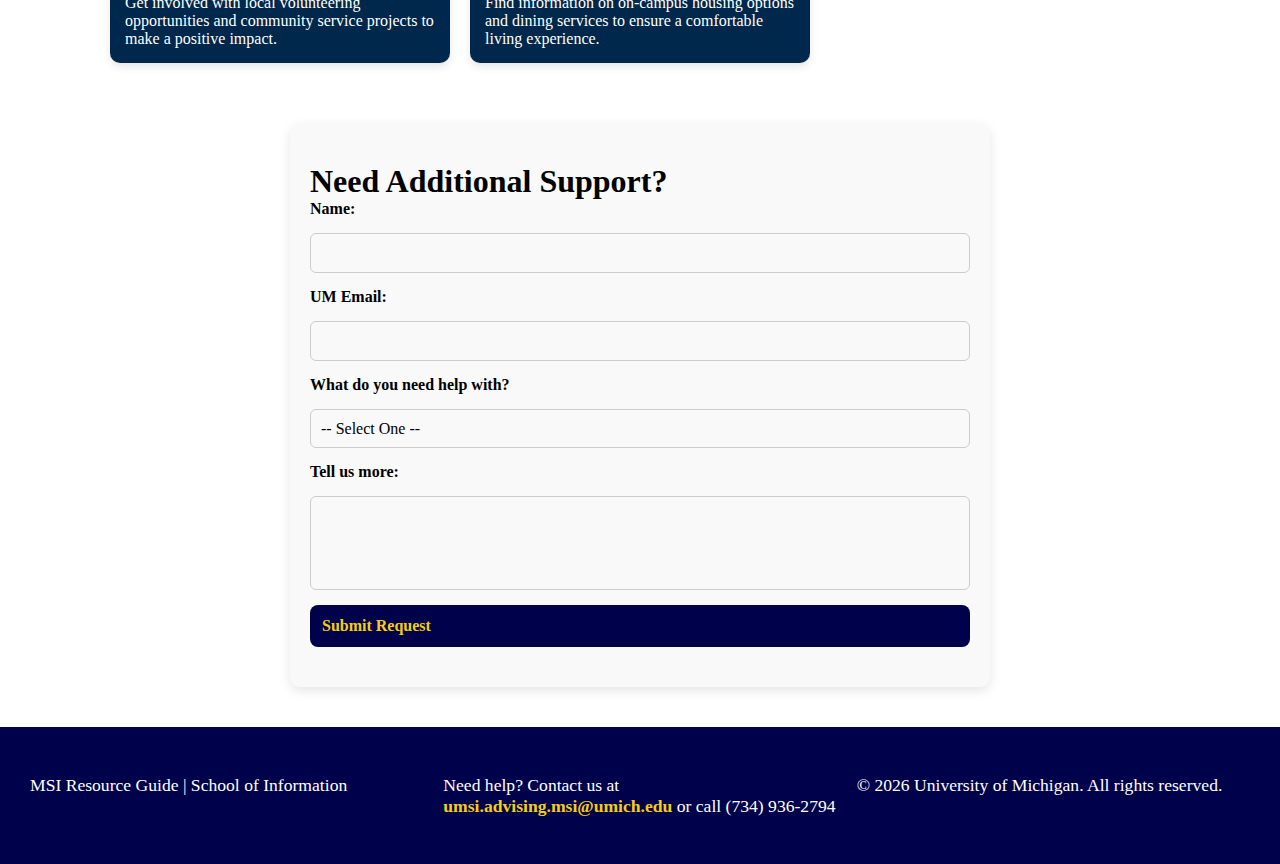
==== commit cc4ec2b0: "Add files via upload" ====
--- a/index.html
+++ b/index.html
@@ -10,7 +10,7 @@
 <body>
 
     <header>
-        <div class="head" >
+        <div class="head">
         <a href = "#main" class = "skip">Skip to Main Content</a>
                 <img src="images/UMSI_signature_vertical_informal_solidblue.jpg" alt="UMSI Logo" class="logo">
                 <nav>
@@ -19,47 +19,52 @@
                     <li><a href="page_1.html">Academic Support</a></li>
                     <li><a href="page_2.html">Maize and Blue Cupboard</a></li>
                     <li><a href="page_3.html">Basic Needs</a></li>
-                </ul>
+                    </ul>
                 </nav>
         </div>
-                <h1>Student Success Portal</h1>
+                
 
             </header>
-    <main id="main">
+    <main id="main" style="margin: 40px ;">
+        <h1>Student Success Portal</h1>
         <section>
-            <p> Your Comprehensive Guide to Resources for Graduate School Success</p>
-            <p>This guide is set up to help you be successul inside and outside of the classroom and we have included the following resources throughout our site:</p>
-            <ol>
-                <li>Academic Resources</li>
-                <li>Physical Health</li>
-                <li>Mental Health</li>
-                <li>Life Outside Classroom</li>
-                <li>Contact</li>
+            <p> Your Comprehensive Guide to Resources for Graduate School Success. This guide is set up to help you be successul inside and outside of the classroom and we have included the following resources throughout our site:</p>
+            <ol class="resource_list">
+                <!-- <li><a href="#academic-resources">Academic Resources</a></li> -->
+                <li><a href="#physical-health">Physical Health</a></li>
+                <li><a href="#mental-health">Mental Health</a></li>
+                <li><a href="#life-outside-classroom">Life Outside Classroom</a></li>
+                <li><a href="#support_form_section">Contact</a></li>
             </ol>
         </section>
         <section>
-            <h2>Physical Health</h2>
+            <h2 id="physical_health">Physical Health</h2>
             <p>Keeping your body healthy is essential for success. The University of Michigan offers numerous resources to help you stay in top physical condition:</p>
-            
-                <h3>University Health Service (UHS)</h3>
-                <figure>
-                    <img src="images/UHS.jpg" alt="University Health Services building" style="width: 100%; height: auto;">
-                    <figcaption>University Health Services Building</figcaption>
-                </figure>
-                <p>University Health Service (UHS): Access comprehensive medical care, including routine check-ups, vaccinations, and specialist referrals.</p>
-            
-                <h3>Recreational Sports</h3>
-                <figure>
-                    <img src="images/UMSI_CampusFall_UMSIBackpack_02.jpg" alt="A student wears a UMSI backpack in fall on the drag." style="width: 100%; height: auto;">
-                    <figcaption>UMSI out in the fall!</figcaption>
-                </figure>
-                <p>Participate in various fitness programs, sports clubs, and use of gym facilities to stay active and healthy.</p>
-            
-        </section>
+          
+            <div class="physical_card_list">
+              <div class="card physical_card">
+                <img src="images/UHS.jpg" alt="University Health Services building" class="uhs_img" />
+                <div>
+                  <h3>University Health Service (UHS)</h3>
+                  <p>Access comprehensive medical care, including routine check-ups, vaccinations, and specialist referrals.</p>
+                </div>
+              </div>
+          
+              <div class="card physical_card">
+                <img src="images/UMSI_CampusFall_UMSIBackpack_02.jpg" alt="A student wears a UMSI backpack in fall on the drag." />
+                <div>
+                  <h3>Recreational Sports</h3>
+                  <p>Participate in various fitness programs, sports clubs, and use of gym facilities to stay active and healthy.</p>
+                </div>
+              </div>
+            </div>
+          </section>
+          
         
         <section>
-            <h2>Mental Health</h2>
+            <h2 id="mental-health">Mental Health</h2>
             <p>Maintaining your mental well-being is crucial for thriving in graduate school. Here are resources to support your mental health:</p>
+            <div class="mental_card_list">
            
                 <div class="mh_card">
                     <h3>Counseling and Psychological Services (CAPS):</h3>
@@ -80,6 +85,7 @@
                     <h3>Support Groups:</h3>
                     <p> Join peer support groups for shared experiences and collective coping strategies.</p>
                 </div>
+            </div>
         </section>
 
         
@@ -87,20 +93,64 @@
             <h2>Life Outside the Classroom</h2>
             <p>Graduate school is more than just academics. It's important to cultivate a balanced life. Here are some resources to help you enjoy life outside the classroom:</p>
             
+            <div class="outside_buttons">
+                <a href="https://www.si.umich.edu/student-experience/student-life/student-organizations" class="resource-button">
+                    <strong>Student Organizations:</strong><br>Join one of the many student organizations to connect with peers who share your interests and passions.
+                </a>
+                <a href="https://campusinfo.umich.edu/article/art-culture" class="resource-button">
+                    <strong>Arts and Culture:</strong><br>Explore UM's vibrant arts scene with events, exhibitions, and performances happening year-round.
+                </a>
+                <a href="https://www.si.umich.edu/student-experience/career-development/career-resources" class="resource-button">
+                    <strong>Career Services:</strong><br>Utilize career counseling, job search resources, and networking opportunities to prepare for your professional future.
+                </a>
+                <a href="https://www.si.umich.edu/student-experience/engaged-learning/community-based-opportunities" class="resource-button">
+                    <strong>Community Engagement:</strong><br>Get involved with local volunteering opportunities and community service projects to make a positive impact.
+                </a>
+                <a href="https://housing.umich.edu/" class="resource-button">
+                    <strong>Housing and Dining:</strong><br>Find information on on-campus housing options and dining services to ensure a comfortable living experience.
+                </a>
+            </div>
+        </section>
 
-            
-            <ul>
-                <li><strong>Student Organizations:</strong> Join one of the many student organizations to connect with peers who share your interests and passions.</li>
-                <li><strong>Arts and Culture:</strong> Explore UM's vibrant arts scene with events, exhibitions, and performances happening year-round.</li>
-                <li><strong>Career Services:</strong> Utilize career counseling, job search resources, and networking opportunities to prepare for your professional future.</li>
-                <li><strong>Community Engagement:</strong> Get involved with local volunteering opportunities and community service projects to make a positive impact.</li>
-                <li><strong>Housing and Dining:</strong> Find information on on-campus housing options and dining services to ensure a comfortable living experience.</li>
-            </ul>
-        </section>
+        <section class="support_form_section">
+            <h2>Need Additional Support?</h2>
+            <form action="https://formspree.io/f/meoapdop" method="POST" id="supportForm">
+              <label for="name">Name:</label>
+              <input type="text" id="name" name="name" required />
+          
+              <label for="email">UM Email:</label>
+              <input type="email" id="email" name="email" required />
+          
+              <label for="need">What do you need help with?</label>
+              <select id="need" name="need" required>
+                <option value="">-- Select One --</option>
+                <option value="food">Food</option>
+                <option value="housing">Housing</option>
+                <option value="mental_health">Mental Health</option>
+                <option value="academic">Academic Support</option>
+                <option value="other">Other</option>
+              </select>
+          
+              <label for="message">Tell us more:</label>
+              <textarea id="message" name="message" rows="4"></textarea>
+          
+              <button type="submit">Submit Request</button>
+            </form>
+          </section>
+          
         
     </main>
     <footer>
-        <p>MSI Academic Advising | <a href="https://sites.google.com/umich.edu/msiacademicadvising/student-support-resources">UMSI Academic Advising </a></p>
-    </footer>
+        <p>MSI Resource Guide | School of Information</p>
+        <p>Need help? Contact us at <a href="mailto:umsi.advising.msi@umich.edu">umsi.advising.msi@umich.edu</a> or call (734) 936-2794</p>
+        <p>© <span id="year"></span> University of Michigan. All rights reserved.</p>
+      </footer>
+      
+      <script>
+        document.getElementById("year").textContent = new Date().getFullYear();
+      </script>
+      
+
+
 </body>
 </html>
--- a/css/style.css
+++ b/css/style.css
@@ -1,6 +1,9 @@
-
-
+/*  */
 /*skip styling and positioning */
+html {
+    scroll-behavior: smooth;
+  } 
+
 .skip{
     position: absolute;
     top: -20px;
@@ -21,6 +24,12 @@
     padding: 10px 0;
 }
 
+nav a.active{
+    color: rgb(255, 213, 0);
+    font-weight: bold;
+    text-decoration: underline;
+  }
+
 nav ul{
     list-style-type: none;
     text-align: start;
@@ -34,14 +43,11 @@
     font-weight: bold;
     color: #00014b;
     font-family: 'Times New Roman', Times, serif;
+    font-size: 32px;
 }
 h2 {
     display: block;
-    font-size: 1.5em;
-    margin-block-start: 0.83em;
-    margin-block-end: 0.83em;
-    margin-inline-start: 0px;
-    margin-inline-end: 0px;
+    font-size: 32px;
     font-weight: bold;
     unicode-bidi: isolate;
     font-family: 'Times New Roman', Times, serif;
@@ -62,12 +68,19 @@
     margin-block-end: 1em;
     font-family: 'Times New Roman', Times, serif;
 }
+
+
 /* footer styling */
+  
 footer {
+    margin-top: 40px;
+    padding: 15px;
     background-color: #00014b;
     color: #ffffff;
-    padding: 15px;
-    text-align: center;
+    text-align: center;
+    display: grid;
+    grid-template-columns: 1fr 1fr 1fr;
+    gap: 20px;
 }
 
 footer a {
@@ -109,20 +122,190 @@
     height: auto;
 }
 
-/* page 2 video styling */
+/* Page 1 styling */
+.advisor_button_list {
+    display: grid;
+    gap: 15px;
+    padding: 0;
+    list-style: none;
+    margin-top: 40px;
+  }
+  
+  .advisor_button_list li {
+    background-color: #FFCB05;
+    color: #011d3a;
+    padding: 14px 18px;
+    border-radius: 8px;
+    font-weight: bold;
+    text-align: center;
+    transition: background-color 0.3s ease;
+  }
+  
+  /* .advisor_button_list li:hover {
+    background-color: #011d3a;
+    color: #FFCB05; */
+
+/* page 2 styling */
+.video-section {
+    display: grid;
+    grid-template-columns: 1fr;
+    gap: 20px;
+    align-items: center;
+    justify-items: center;
+    margin: 20px;
+  }
+  
 .maize_video{
     width: 100%;
-    height:auto;
-}
-
-.maize_img {
+    height: auto;
+}
+.img_div {
+    display: grid;
+    grid-template-columns: 1fr;
+    gap: 20px;
+    margin: 30px;
+    align-items: start;
+  }
+  
+  .text_block {
+    font-family: 'Times New Roman', Times, serif;
+    text-align: left;
+  }
+  
+  .maize_img {
     width: 100%;
     height: auto;
-}
+    border-radius: 10px;
+    box-shadow: 0 4px 10px rgba(0,0,0,0.15);
+    object-fit: cover;
+  }
+
+.maize_bag {
+    width: 100%;
+    max-width: 450px;
+    height: auto;
+    margin: auto;
+  }
+
+
+.maize_mission {
+    display: grid;
+    grid-template-columns: 1fr;
+    gap: 20px;
+    margin: 40px 20px;
+    align-items: center;
+    text-align: left;
+}
+
+.maize_text {
+    max-width: 600px;
+    margin: auto;
+  }
+  
+  .maize_bag {
+    width: 100%;
+    max-width: 450px;
+    height: auto;
+    margin: auto;
+  }
+
+  .maize_intro{
+    text-align: left;
+  }
+
+  .maize_p{
+    color: black;
+  }
+
+  .provide_grid {
+    display: grid;
+    grid-template-columns: 1fr;
+    gap: 30px;
+    margin-top: 30px;
+    text-align: center;
+  }
+  .provide_card {
+    background-color: #ffffff;
+    border-radius: 10px;
+    padding: 20px;
+    box-shadow: 0 4px 12px rgba(0,0,0,0.1);
+    transition: transform 0.3s ease;
+  }
+  .provide_card:hover {
+    transform: translateY(-5px);
+  }
+  .provide_card img {
+    width: 80px;
+    height: 80px;
+    object-fit: contain;
+    margin-bottom: 15px;
+  }
+
 
 .active{
     color: rgb(255, 213, 0);
 }
+
+
+
+.head{
+    background-color: #00014b;
+    text-align: center;
+}
+
+/* Index Page Styling */
+
+
+.outside_buttons {
+    display: grid;
+    gap: 20px;
+    margin: 30px auto;
+    padding: 0 20px;
+    max-width: 1100px;
+    grid-template-columns: 1fr; /* mobile default */
+  }
+  
+  .resource-button {
+    background-color: #00274C;
+    color: white;
+    padding: 15px;
+    border-radius: 10px;
+    text-decoration: none;
+    text-align: left;
+    font-size: 16px;
+    box-shadow: 0 4px 8px rgba(0,0,0,0.1);
+    transition: background-color 0.3s ease;
+  }
+  
+  .resource-button:hover {
+    background-color: #011d3a;
+    color: #FFCB05;
+  }
+
+.physical_card_list {
+  display: grid;
+  grid-template-columns: 1fr;
+  gap: 20px;
+  margin: 20px;
+}
+  
+.physical_card {
+    background-color: white;
+    border-radius: 10px;
+    padding: 15px;
+    box-shadow: 0 2px 6px rgba(0,0,0,0.1);
+    display: flex;
+    flex-direction: column;
+    align-items: center;
+  }
+  
+.physical_card img {
+    width: 100%;
+    height: 250px; /* same height */
+    object-fit: cover; /* so image doesn't stretch */
+    border-radius: 8px;
+    margin-bottom: 10px;
+  }
 
 .mh_card {
     background-color: #f3ce12;
@@ -132,8 +315,356 @@
     text-align: center;
     margin: 10px;
 }
-
-.head{
+.mental_card_list {
+    display: grid;
+    grid-template-columns: 1fr;
+    gap: 20px;
+    margin: 20px 0;
+    justify-items: center;
+  }
+
+  .resource_list {
+    list-style: none;
+    padding-left: 0;
+    margin: 20px auto;
+    display: flex;
+    flex-wrap: nowrap; 
+    justify-content: center;
+    gap: 15px;
+    flex-direction: row;
+    max-width: 100%;
+  }
+
+  .resource_list li {
+    flex: 1 1 auto;
+  }
+  
+  .resource_list li a {
+    display: block;
+    text-decoration: none;
+    background-color: #ffffff;
+    color: #00014b;
+    border: solid 1px #f3ce12;
+    padding: 12px 20px;
+    border-radius: 10px;
+    font-weight: bold;
+    text-align: center;
+    transition: background-color 0.3s ease, transform 0.2s ease;
+  }
+  
+  .resource_list li a:hover {
+    background-color: #f3ce12;
+    color: #00014b;
+    transform: translateY(-2px);
+  }
+
+/* form styling */
+.support_form_section {
+    background-color: #f9f9f9;
+    padding: 40px 20px;
+    margin: 60px auto 40px;
+    max-width: 700px;
+    border-radius: 10px;
+    box-shadow: 0 4px 12px rgba(0,0,0,0.1);
+    font-family: 'Times New Roman', Times, serif;
+  }
+  
+  .support_form_section form {
+    display: flex;
+    flex-direction: column;
+    gap: 15px;
+  }
+  
+  .support_form_section label {
+    font-weight: bold;
+  }
+  
+  .support_form_section input,
+  .support_form_section select,
+  .support_form_section textarea {
+    padding: 10px;
+    border-radius: 6px;
+    border: 1px solid #ccc;
+    font-size: 1rem;
+  }
+  
+  .support_form_section button {
     background-color: #00014b;
-    text-align: center;
-}+    color: #f3ce12;
+    border: none;
+    padding: 12px;
+    font-weight: bold;
+    border-radius: 8px;
+    cursor: pointer;
+    transition: background-color 0.3s ease;
+  }
+  
+  .support_form_section button:hover {
+    background-color: #12146a;
+  }
+
+
+/* 404 error page styling */
+.error-container {
+    text-align: center;
+    max-width: 600px;
+    margin: auto;
+    margin-top: 10%;
+    padding: 40px;
+    background-color: rgb(255, 213, 0);
+    border: 2px solid #00014b;
+    border-radius: 10px;
+    box-shadow: 0 4px 10px rgba(0, 0, 0, 0.1);
+    font-family: 'Times New Roman', Times, serif;
+  }
+
+  .error-container h1 {
+    font-size: 32px;
+    color: #00014b;
+    margin-bottom: 10px;
+  }
+
+  .error-container .subtitle {
+    font-size: 1.2em;
+    color: #333;
+    margin-bottom: 20px;
+  }
+
+  .quick-links {
+    margin-top: 20px;
+  }
+
+ .quick-links a {
+        display: inline-block;
+        background-color: #00014b;
+        color: white;
+        padding: 10px 20px;
+        text-decoration: none;
+        border-radius: 5px;
+        margin: 5px;
+        transition: background-color 0.3s ease;
+    }
+  
+  .quick-links a:hover {
+    background-color: #12146a;
+  }
+  
+
+  /* Tablet (min-width: 768px) */
+@media (min-width: 768px) {
+
+    /* Cards in multiple columns */
+    .card_list {
+      grid-template-columns: repeat(auto-fit, minmax(250px, 1fr));
+      justify-items: stretch;
+      padding: 0 20px;
+    }
+  
+    /* Improve nav layout */
+    nav {
+      grid-template-columns: auto auto;
+      justify-content: space-between;
+      align-items: center;
+      padding: 10px 30px;
+    }
+  
+    nav ul {
+      display: flex;
+      gap: 20px;
+    }
+
+    .video-section {
+        grid-template-columns: 2fr 3fr;
+      }
+    .maize_video {
+        width: 100%;
+        height: auto;
+      }
+    
+      .img_div {
+        grid-template-columns: 2fr 3fr;
+      }
+    
+      .maize_img {
+        width: 100%;
+        max-height: 250px;
+      }
+  
+    /* Make images less cramped */
+    div ul li img {
+      width: 100%;
+      max-width: 300px;
+      border-radius: 10px;
+      box-shadow: 0 4px 8px rgba(0, 0, 0, 0.2);
+    }
+
+    /* Index Page styling */
+    .physical_card_list {
+        grid-template-columns: repeat(2, 1fr);
+        padding: 0 20px;
+      }
+    
+    .physical_card {
+        max-width: 100%;
+      }
+
+    .mental_card_list {
+        grid-template-columns: repeat(2, 1fr);
+        padding: 0 20px;
+      }
+
+      .outside_buttons {
+        grid-template-columns: repeat(2, 1fr);
+      }
+
+      .resource_list {
+        flex-direction: row;
+        flex-wrap: wrap;
+        justify-content: center;
+      }
+    
+      .resource_list li {
+        flex: 1 1 45%;
+      }
+
+    /* Page 1 styling  */
+
+    .advisor_button_list {
+        grid-template-columns: repeat(2, 1fr);
+      }
+  
+
+    /* Footer layout */
+    footer {
+      display: grid;
+      grid-template-columns: 1fr 1fr;
+      text-align: left;
+      gap: 20px;
+      padding: 30px;
+    }
+
+    /* Page 2 styling */
+
+    .maize_mission {
+        grid-template-columns: 1fr 1fr;
+        justify-items: center;
+        text-align: left;
+        background-color: #0086a8;
+        color: #00014b;
+        padding: 60px 20px 0 20px ;
+      }
+
+    .maize_bag {
+        max-width: 100%;
+        height: auto;
+      }
+    
+    .provide_grid {
+        grid-template-columns: repeat(2, 1fr);
+      }
+}
+
+  
+
+/* Desktop (min-width: 1024px) */
+@media (min-width: 1024px) {
+
+    .error-container {
+      max-width: 800px;
+      padding: 60px;
+    }
+  
+    nav {
+      grid-template-columns: 1fr auto;
+    }
+  
+    .card {
+      width: 100%;
+    }
+  
+    .card_list {
+      gap: 30px;
+      padding: 0 60px;
+    }
+  
+    footer {
+      grid-template-columns: repeat(3, 1fr);
+      text-align: left;
+      font-size: 1.1em;
+    }
+  
+    h1 {
+      font-size: 40px;
+    }
+  
+    h2 {
+      font-size: 32px;
+    }
+  
+    h3 {
+      font-size: 1.75rem;
+    }
+    
+    .video-section {
+        grid-template-columns: 2fr 3fr;
+      }
+    .maize_video {
+        width: 100%;
+        height: auto;
+      }
+    
+      .img_div {
+        grid-template-columns: 2fr 3fr;
+      }
+    
+      .maize_img {
+        width: 100%;
+        max-height: 250px;
+      }
+    
+    .provide_grid {
+        grid-template-columns: repeat(4, 1fr);
+    }
+    
+    /* Index Page Styling */
+    .mental_card_list {
+        grid-template-columns: repeat(4, 1fr);
+        padding: 0 40px;
+      }
+
+      .outside_buttons {
+        grid-template-columns: repeat(3, 1fr);
+        align-items: center;
+      }
+
+      .physical_card_list {
+        grid-template-columns: repeat(2, 1fr);
+        gap: 30px;
+        padding: 0 40px;
+      }
+
+    /* Page 1 styling */
+
+    .advisor_button_list {
+        grid-template-columns: repeat(3, 1fr);
+      }
+
+
+    /* Page 2 styling  */
+
+    .maize_mission{
+        display: grid;
+        grid-template-columns: 1fr 1fr;
+        gap: 20px;
+        margin: 30px 0;
+        align-items: center;
+        justify-items: center;
+        text-align: center;
+        /* background-color: #00014b; */
+    }
+    .maize_bag {
+        max-width: 60%;
+        height: auto;
+      }
+
+  }